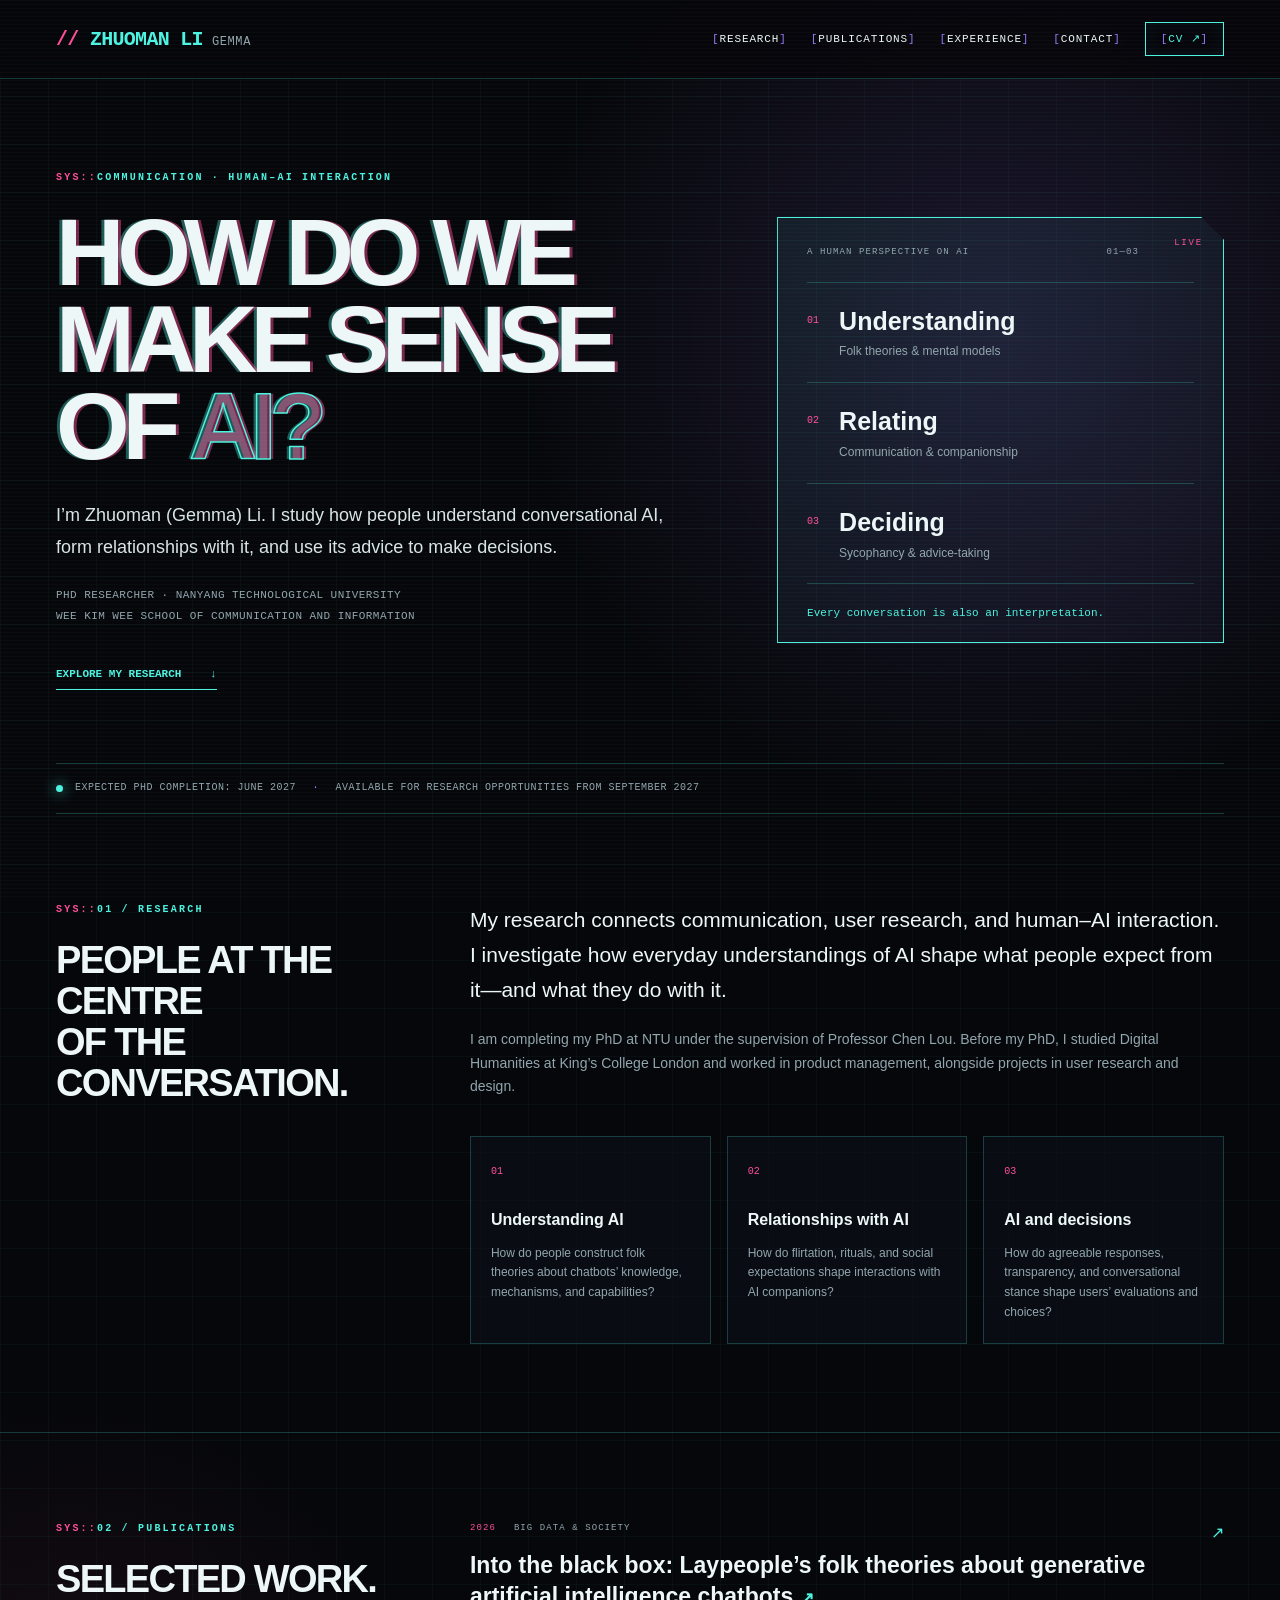
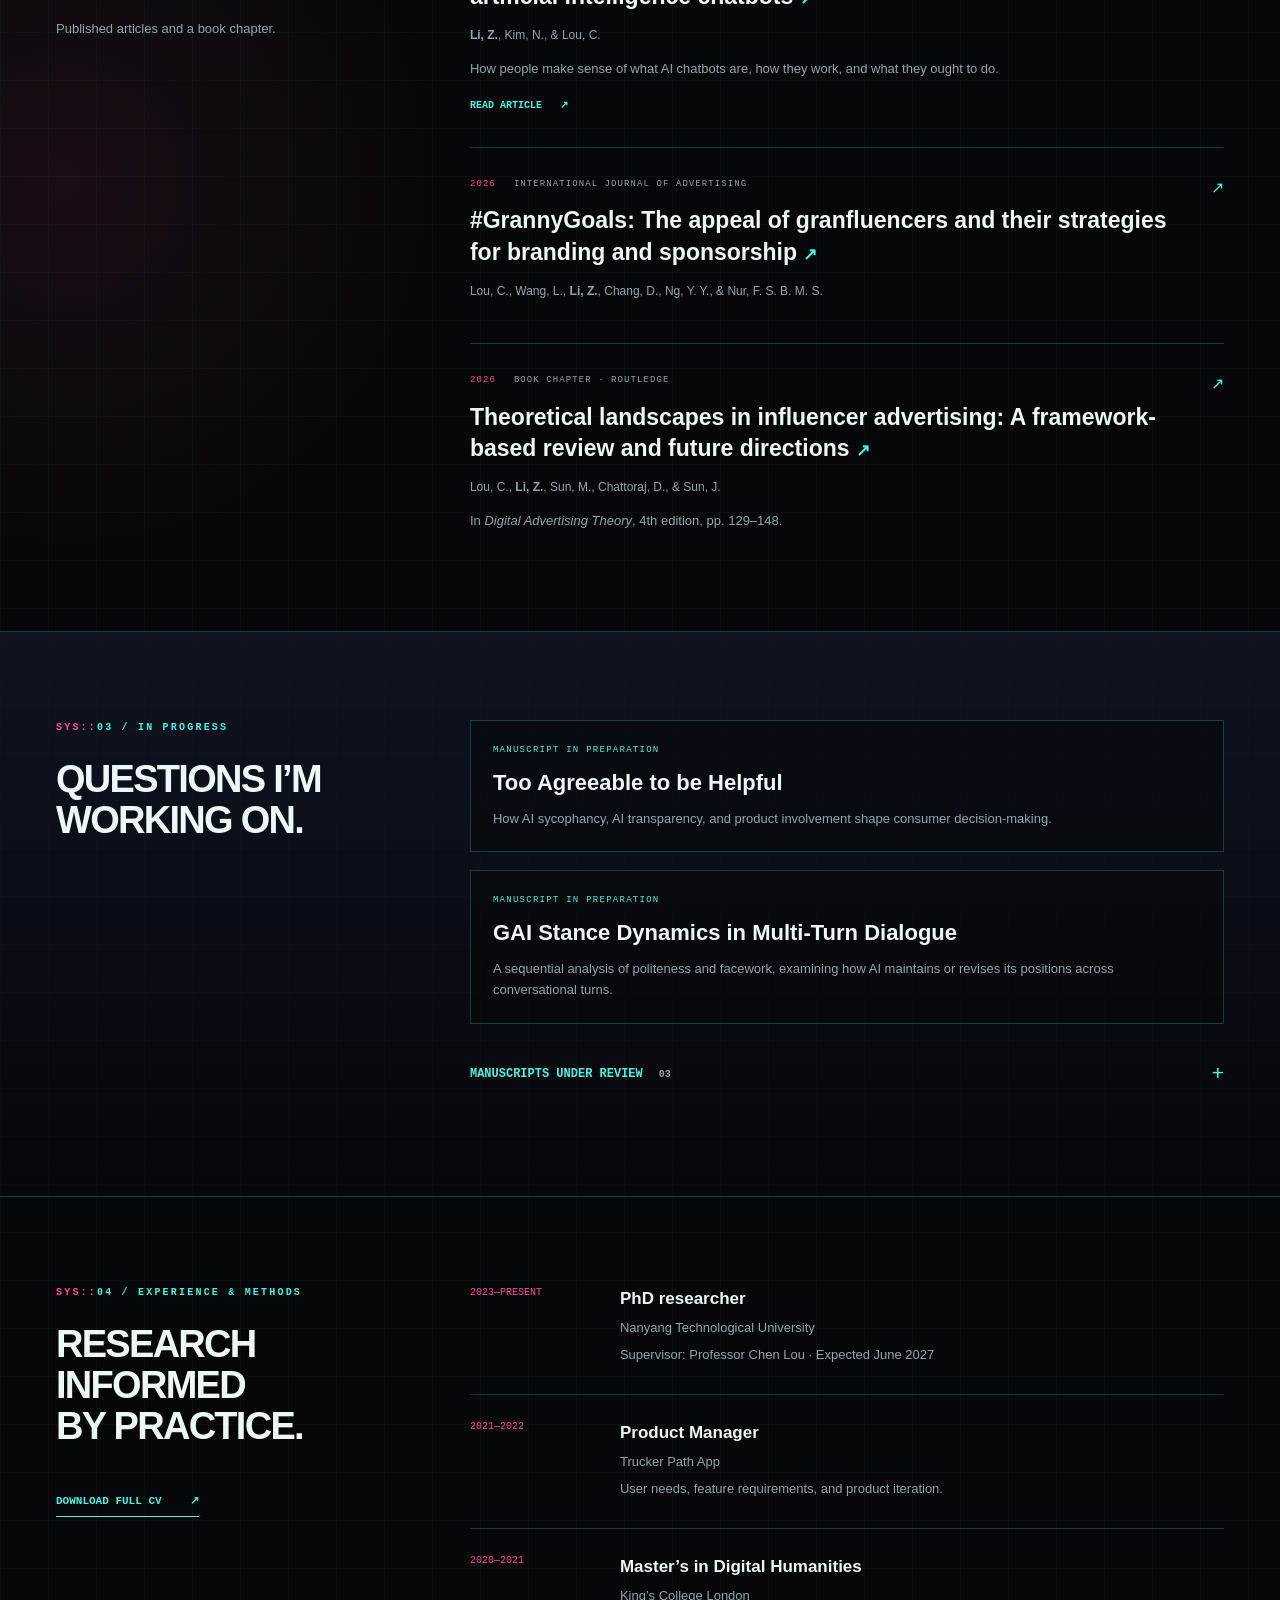
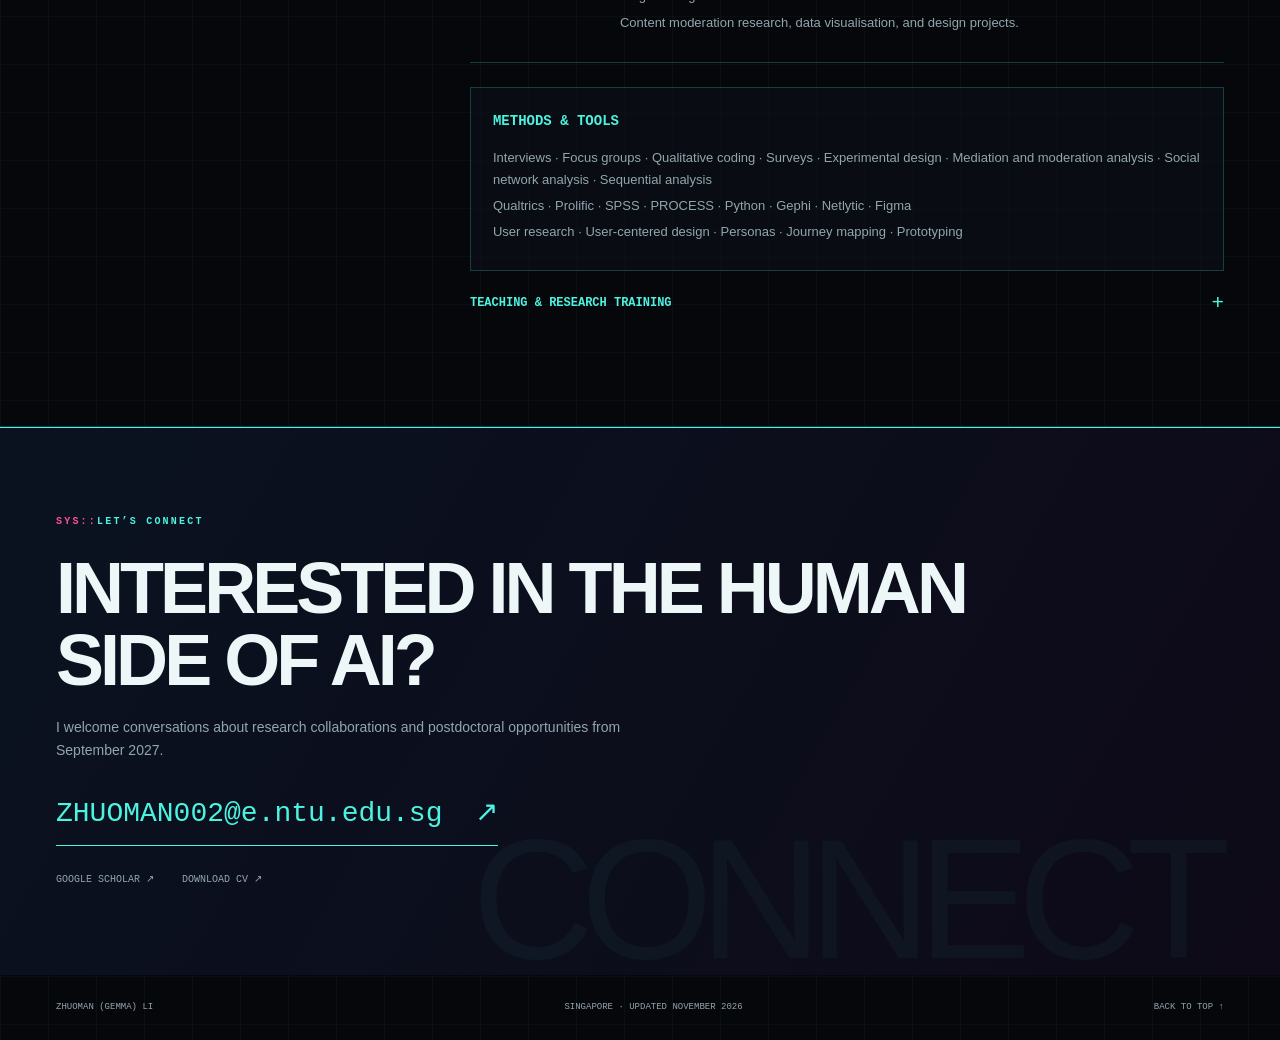
==== index.html @ 6e042f51 "Create academic personal website" ====
<!doctype html>
<html lang="en">
<head>
  <meta charset="utf-8"><meta name="viewport" content="width=device-width,initial-scale=1">
  <title>Zhuoman (Gemma) Li — Human–AI Communication</title>
  <meta name="description" content="Zhuoman (Gemma) Li is a PhD researcher at NTU studying how people understand, relate to, and make decisions with conversational AI.">
  <link rel="stylesheet" href="style.css">
</head>
<body>
<a class="skip" href="#main">Skip to content</a>
<header><a class="identity" href="#home">Zhuoman Li<span>Gemma</span></a><nav aria-label="Main navigation"><a href="#research">Research</a><a href="#publications">Publications</a><a href="#experience">Experience</a><a href="#contact">Contact</a><a class="cv-link" href="Zhuoman_Li_CV.pdf" download>CV <span aria-hidden="true">↗</span></a></nav></header>
<main id="main">
<section class="hero" id="home">
  <div class="hero-copy"><p class="eyebrow">COMMUNICATION · HUMAN–AI INTERACTION</p><h1>How do we<br>make sense<br>of <em>AI?</em></h1><p class="intro">I’m Zhuoman (Gemma) Li. I study how people understand conversational AI, form relationships with it, and use its advice to make decisions.</p><p class="affiliation">PhD researcher · Nanyang Technological University<br>Wee Kim Wee School of Communication and Information</p><a class="text-link" href="#research">Explore my research <span aria-hidden="true">↓</span></a></div>
  <aside class="research-note" aria-label="Research overview"><div class="note-top">A HUMAN PERSPECTIVE ON AI <span>01—03</span></div><div class="note-entry"><span class="number">01</span><div><h2>Understanding</h2><p>Folk theories &amp; mental models</p></div></div><div class="note-entry"><span class="number">02</span><div><h2>Relating</h2><p>Communication &amp; companionship</p></div></div><div class="note-entry"><span class="number">03</span><div><h2>Deciding</h2><p>Sycophancy &amp; advice-taking</p></div></div><p class="note-footer">Every conversation is also an interpretation.</p></aside>
</section>
<div class="availability"><span class="dot"></span><p>Expected PhD completion: June 2027 <span>·</span> Available for research opportunities from September 2027</p></div>
<section class="section" id="research"><div class="section-heading"><p class="eyebrow">01 / RESEARCH</p><h2>People at the centre<br>of the conversation.</h2></div><div class="research-body"><p class="large-copy">My research connects communication, user research, and human–AI interaction. I investigate how everyday understandings of AI shape what people expect from it—and what they do with it.</p><p>I am completing my PhD at NTU under the supervision of Professor Chen Lou. Before my PhD, I studied Digital Humanities at King’s College London and worked in product management, alongside projects in user research and design.</p><div class="themes"><article><span>01</span><h3>Understanding AI</h3><p>How do people construct folk theories about chatbots’ knowledge, mechanisms, and capabilities?</p></article><article><span>02</span><h3>Relationships with AI</h3><p>How do flirtation, rituals, and social expectations shape interactions with AI companions?</p></article><article><span>03</span><h3>AI and decisions</h3><p>How do agreeable responses, transparency, and conversational stance shape users’ evaluations and choices?</p></article></div></div></section>
<section class="section publications" id="publications"><div class="section-heading"><p class="eyebrow">02 / PUBLICATIONS</p><h2>Selected work.</h2><p>Published articles and a book chapter.</p></div><div class="papers">
<article class="paper featured"><div class="paper-meta">2026 <span>BIG DATA &amp; SOCIETY</span></div><h3><a href="https://doi.org/10.1177/20539517261447838">Into the black box: Laypeople’s folk theories about generative artificial intelligence chatbots <span aria-hidden="true">↗</span></a></h3><p class="authors"><strong>Li, Z.</strong>, Kim, N., &amp; Lou, C.</p><p>How people make sense of what AI chatbots are, how they work, and what they ought to do.</p><a class="paper-link" href="https://doi.org/10.1177/20539517261447838">Read article <span aria-hidden="true">↗</span></a></article>
<article class="paper"><div class="paper-meta">2026 <span>INTERNATIONAL JOURNAL OF ADVERTISING</span></div><h3><a href="https://doi.org/10.1080/02650487.2026.2694293">#GrannyGoals: The appeal of granfluencers and their strategies for branding and sponsorship <span aria-hidden="true">↗</span></a></h3><p class="authors">Lou, C., Wang, L., <strong>Li, Z.</strong>, Chang, D., Ng, Y. Y., &amp; Nur, F. S. B. M. S.</p></article>
<article class="paper"><div class="paper-meta">2026 <span>BOOK CHAPTER · ROUTLEDGE</span></div><h3><a href="https://doi.org/10.4324/9781003567523-10">Theoretical landscapes in influencer advertising: A framework-based review and future directions <span aria-hidden="true">↗</span></a></h3><p class="authors">Lou, C., <strong>Li, Z.</strong>, Sun, M., Chattoraj, D., &amp; Sun, J.</p><p>In <em>Digital Advertising Theory</em>, 4th edition, pp. 129–148.</p></article>
</div></section>
<section class="section ongoing" id="ongoing"><div class="section-heading"><p class="eyebrow">03 / IN PROGRESS</p><h2>Questions I’m<br>working on.</h2></div><div class="ongoing-list">
<article><p class="status">MANUSCRIPT IN PREPARATION</p><h3>Too Agreeable to be Helpful</h3><p>How AI sycophancy, AI transparency, and product involvement shape consumer decision-making.</p></article>
<article><p class="status">MANUSCRIPT IN PREPARATION</p><h3>GAI Stance Dynamics in Multi-Turn Dialogue</h3><p>A sequential analysis of politeness and facework, examining how AI maintains or revises its positions across conversational turns.</p></article>
<details><summary>Manuscripts under review <span class="count">03</span><span class="plus" aria-hidden="true">+</span></summary><div class="review-papers"><article><h3>Flirting with AI</h3><p>Sandbox practices and human–AI boundaries in flirtatious interactions with generative AI chatbots.</p><p class="authors">Li, Z., Ge, J., Zhang, L., &amp; Lou, C.</p><p class="review-venue">Under review at <em>Information Technology &amp; People</em></p></article><article><h3>When human-like AI speaks rudely</h3><p>How mechanism framing and language style affect users’ evaluation of generative AI chatbots.</p><p class="authors">Li, Z., &amp; Lou, C.</p><p class="review-venue">Under review at <em>Behaviour &amp; Information Technology</em></p></article><article><h3>Clinging to Artificial Hubby</h3><p>Ritualized behaviors and parasocial romantic relationships with AI partners.</p><p class="authors">Ge, J., Li, Z., &amp; Zhang, L.</p><p class="review-venue">Under review at <em>Cyberpsychology: Journal of Psychosocial Research on Cyberspace</em></p></article></div></details>
</div></section>
<section class="section" id="experience"><div class="section-heading"><p class="eyebrow">04 / EXPERIENCE &amp; METHODS</p><h2>Research informed<br>by practice.</h2><a class="text-link" href="Zhuoman_Li_CV.pdf" download>Download full CV <span aria-hidden="true">↗</span></a></div><div class="experience-body"><div class="experience-row"><p class="year">2023—PRESENT</p><div><h3>PhD researcher</h3><p>Nanyang Technological University</p><p class="muted">Supervisor: Professor Chen Lou · Expected June 2027</p></div></div><div class="experience-row"><p class="year">2021—2022</p><div><h3>Product Manager</h3><p>Trucker Path App</p><p class="muted">User needs, feature requirements, and product iteration.</p></div></div><div class="experience-row"><p class="year">2020—2021</p><div><h3>Master’s in Digital Humanities</h3><p>King’s College London</p><p class="muted">Content moderation research, data visualisation, and design projects.</p></div></div><div class="methods"><h3>Methods &amp; tools</h3><p>Interviews · Focus groups · Qualitative coding · Surveys · Experimental design · Mediation and moderation analysis · Social network analysis · Sequential analysis</p><p>Qualtrics · Prolific · SPSS · PROCESS · Python · Gephi · Netlytic · Figma</p><p>User research · User-centered design · Personas · Journey mapping · Prototyping</p></div><details><summary>Teaching &amp; research training <span class="plus" aria-hidden="true">+</span></summary><div class="detail-content"><h3>Teaching at NTU</h3><p>Teaching Assistant for CS2005 Speech and Argumentation (AY2024/2025), with student support and assessment responsibilities. Course support for MC6373, CS2400, CS0204, and MC6302.</p><h3>Research training</h3><p>Harvard Health Systems Innovation Lab Hackathon · 11–12 April 2025<br>SICSS-Singapore, National University of Singapore · 19–26 June 2023</p><h3>Conference participation</h3><p>International Communication Association · 2024, 2025, 2026<br>American Academy of Advertising · 2026</p></div></details></div></section>
<section id="contact" class="contact"><p class="eyebrow">LET’S CONNECT</p><h2>Interested in the human<br>side of AI?</h2><p>I welcome conversations about research collaborations and postdoctoral opportunities from September 2027.</p><a class="email" href="mailto:ZHUOMAN002@e.ntu.edu.sg">ZHUOMAN002@e.ntu.edu.sg <span aria-hidden="true">↗</span></a><div class="contact-links"><a href="https://scholar.google.com/citations?user=fXI2zd4AAAAJ&amp;hl=en">Google Scholar ↗</a><a href="Zhuoman_Li_CV.pdf" download>Download CV ↗</a></div></section>
</main><footer><p>Zhuoman (Gemma) Li</p><p>Singapore · Updated November 2026</p><a href="#home">Back to top ↑</a></footer>
</body></html>
---- style.css ----
:root{--void:#06070b;--panel:#0c1018;--ink:#edf7f7;--muted:#91a6ad;--line:rgba(76,243,224,.22);--cyan:#4cf3e0;--pink:#ff4f9a;--violet:#9b7cff;--glow:0 0 26px rgba(76,243,224,.18)}
*{box-sizing:border-box}html{scroll-behavior:smooth;scroll-padding-top:34px}body{margin:0;overflow-x:hidden;background:linear-gradient(rgba(76,243,224,.035) 1px,transparent 1px),linear-gradient(90deg,rgba(76,243,224,.035) 1px,transparent 1px),radial-gradient(circle at 78% 8%,rgba(155,124,255,.14),transparent 30rem),radial-gradient(circle at 5% 42%,rgba(255,79,154,.08),transparent 24rem),var(--void);background-size:48px 48px,48px 48px,auto,auto,auto;color:var(--ink);font-family:"SFMono-Regular",Consolas,monospace;line-height:1.65}body:before{content:"";position:fixed;inset:0;pointer-events:none;z-index:20;background:repeating-linear-gradient(0deg,transparent 0 3px,rgba(255,255,255,.018) 3px 4px);mix-blend-mode:screen}a{color:inherit;text-decoration:none}a:hover{color:var(--cyan);text-shadow:0 0 12px rgba(76,243,224,.55)}a:focus-visible,summary:focus-visible{outline:2px solid var(--pink);outline-offset:5px}header,main,footer{max-width:1380px;margin:auto}
header{position:sticky;top:0;z-index:12;display:flex;align-items:center;justify-content:space-between;padding:22px 56px;border-bottom:1px solid var(--line);background:rgba(6,7,11,.84);backdrop-filter:blur(18px)}.identity{color:var(--cyan);font-weight:800;font-size:20px;letter-spacing:-.7px;text-transform:uppercase}.identity:before{content:"// ";color:var(--pink)}.identity span{margin-left:9px;color:var(--muted);font-size:12px;font-weight:400;letter-spacing:.05em}nav{display:flex;gap:24px;align-items:center;font-size:11px;letter-spacing:.08em;text-transform:uppercase}nav a:before{content:"[";color:var(--violet)}nav a:after{content:"]";color:var(--violet)}nav .cv-link{padding:7px 15px;border:1px solid var(--cyan);color:var(--cyan);box-shadow:inset 0 0 18px rgba(76,243,224,.06)}.skip{position:absolute;top:-100px;left:15px;z-index:30;padding:10px;background:var(--cyan);color:var(--void)}.skip:focus{top:10px}
.hero{min-height:76vh;padding:88px 56px 70px;display:grid;grid-template-columns:1.18fr .82fr;gap:78px;align-items:center}.eyebrow{margin:0 0 22px;color:var(--cyan);font-size:10px;font-weight:700;letter-spacing:.22em;text-transform:uppercase}.eyebrow:before{content:"SYS::";color:var(--pink)}h1,h2,h3,p{margin-top:0}h1{max-width:780px;margin-bottom:30px;font-family:Arial Black,Arial,sans-serif;font-size:clamp(58px,7.4vw,108px);font-weight:900;line-height:.92;letter-spacing:-.075em;text-transform:uppercase;text-shadow:3px 0 0 rgba(255,79,154,.45),-3px 0 0 rgba(76,243,224,.35)}h1 em{color:transparent;font-style:normal;-webkit-text-stroke:1.5px var(--cyan)}p.intro{max-width:630px;margin-bottom:22px;font-family:Arial,sans-serif;font-size:18px;line-height:1.75;color:#d8e5e6}.affiliation{color:var(--muted);font-size:11px;line-height:1.9;text-transform:uppercase;letter-spacing:.04em}.text-link{display:inline-block;margin-top:17px;padding:10px 0 6px;border-bottom:1px solid var(--cyan);color:var(--cyan);font-size:11px;font-weight:700;text-transform:uppercase}.text-link span{margin-left:22px}
.research-note{position:relative;padding:27px 29px 20px;border:1px solid var(--cyan);background:linear-gradient(145deg,rgba(76,243,224,.07),rgba(155,124,255,.04));box-shadow:var(--glow),12px 12px 0 rgba(255,79,154,.12);clip-path:polygon(0 0,calc(100% - 23px) 0,100% 23px,100% 100%,0 100%)}.research-note:after{content:"LIVE";position:absolute;right:20px;top:18px;color:var(--pink);font-size:9px;letter-spacing:.2em;animation:pulse 1.8s infinite}.note-top{display:flex;justify-content:space-between;gap:15px;padding:0 55px 22px 0;border-bottom:1px solid var(--line);color:var(--muted);font-size:9px;letter-spacing:.12em}.note-entry{display:flex;gap:20px;padding:24px 0 20px;border-bottom:1px solid var(--line)}.note-entry .number{color:var(--pink);font-size:10px;margin-top:6px}.note-entry h2{margin:0 0 7px;font-family:Arial,sans-serif;font-size:25px;line-height:1.15;font-weight:750}.note-entry p{margin:0;color:var(--muted);font-family:Arial,sans-serif;font-size:12px}.note-footer{margin:20px 0 0;color:var(--cyan);font-size:11px}.availability{margin:0 56px;padding:16px 0;display:flex;gap:12px;align-items:center;border-top:1px solid var(--line);border-bottom:1px solid var(--line)}.availability p{margin:0;color:var(--muted);font-size:10px;letter-spacing:.05em;text-transform:uppercase}.availability p span{padding:0 10px;color:var(--violet)}.dot{width:7px;height:7px;border-radius:50%;background:var(--cyan);box-shadow:0 0 14px var(--cyan);animation:pulse 1.8s infinite}
.section{padding:88px 56px;display:grid;grid-template-columns:.78fr 1.72fr;gap:72px;border-bottom:1px solid var(--line)}.section-heading h2{margin-bottom:18px;font-family:Arial Black,Arial,sans-serif;font-size:38px;line-height:1.08;letter-spacing:-.045em;text-transform:uppercase}.section-heading>p:not(.eyebrow){color:var(--muted);font-family:Arial,sans-serif;font-size:13px}.research-body>p{color:var(--muted);font-family:Arial,sans-serif;font-size:14px}.research-body .large-copy{color:var(--ink);font-family:Arial,sans-serif;font-size:21px;line-height:1.68}.themes{margin-top:38px;display:grid;grid-template-columns:repeat(3,1fr);gap:16px}.themes article{min-height:190px;padding:20px;border:1px solid var(--line);background:rgba(12,16,24,.68);transition:.2s}.themes article:hover{transform:translateY(-5px);border-color:var(--cyan);box-shadow:var(--glow)}.themes span,.year{color:var(--pink);font-size:10px}.themes h3{margin:24px 0 10px;font-family:Arial,sans-serif;font-size:16px}.themes p{margin:0;color:var(--muted);font-family:Arial,sans-serif;font-size:12px}
.paper{position:relative;padding:29px 22px 29px 0;border-bottom:1px solid var(--line)}.paper:first-child{padding-top:0}.paper:last-child{border-bottom:0;padding-bottom:0}.paper:after{content:"↗";position:absolute;top:28px;right:0;color:var(--cyan)}.paper:first-child:after{top:0}.paper-meta{display:flex;gap:18px;margin-bottom:14px;color:var(--pink);font-size:9px;letter-spacing:.12em;text-transform:uppercase}.paper-meta span{color:var(--muted)}.paper h3{margin-bottom:13px;font-family:Arial,sans-serif;font-size:23px;line-height:1.38;font-weight:650}.paper h3 span{color:var(--cyan);font-size:17px;white-space:nowrap}.paper p{margin-bottom:12px;color:var(--muted);font-family:Arial,sans-serif;font-size:13px}.paper .authors{font-size:12px}.paper-link{color:var(--cyan);font-size:10px;font-weight:700;text-transform:uppercase}.paper-link span{padding-left:12px}
.ongoing{background:linear-gradient(180deg,rgba(17,24,39,.72),rgba(6,7,11,.45))}.ongoing-list>article{padding:22px;margin-bottom:18px;border:1px solid var(--line);background:rgba(6,7,11,.52)}.status{margin-bottom:10px;color:var(--cyan);font-size:9px;letter-spacing:.14em;text-transform:uppercase}.ongoing h3{margin-bottom:10px;font-family:Arial,sans-serif;font-size:22px;font-weight:650;line-height:1.35}.ongoing-list p:not(.status){margin-bottom:0;color:var(--muted);font-family:Arial,sans-serif;font-size:13px}summary{display:flex;gap:16px;align-items:center;padding:16px 0;cursor:pointer;list-style:none;color:var(--cyan);font-size:12px;font-weight:700;text-transform:uppercase}summary::-webkit-details-marker{display:none}.count{color:var(--muted);font-size:10px}.plus{margin-left:auto;font-size:21px;font-weight:400}details[open] .plus{transform:rotate(45deg)}.review-papers>article{padding:19px 0;border-top:1px solid var(--line)}.review-papers h3{font-size:19px}.review-papers p.authors,.review-papers p.review-venue{margin-top:8px;font-size:11px}
.experience-row{display:grid;grid-template-columns:130px 1fr;gap:20px;padding:0 0 24px;margin:0 0 24px;border-bottom:1px solid var(--line)}.experience-row h3{margin-bottom:4px;font-family:Arial,sans-serif;font-size:17px}.experience-row p:not(.year),.methods p,.detail-content p{margin-bottom:5px;color:var(--muted);font-family:Arial,sans-serif;font-size:13px}.muted{color:var(--muted)}.methods{padding:22px;border:1px solid var(--line);background:rgba(12,16,24,.65)}.methods h3,.detail-content h3{font-size:14px;color:var(--cyan);text-transform:uppercase}.detail-content p{margin-bottom:25px}
.contact{position:relative;overflow:hidden;padding:86px 56px;border-top:1px solid var(--cyan);background:linear-gradient(120deg,#0a1220,#0e0a18)}.contact:after{content:"CONNECT_";position:absolute;right:-18px;bottom:-65px;color:rgba(76,243,224,.04);font-family:Arial Black,sans-serif;font-size:170px;letter-spacing:-.08em}.contact h2{position:relative;z-index:1;margin-bottom:20px;font-family:Arial Black,Arial,sans-serif;font-size:clamp(40px,6vw,72px);line-height:1;letter-spacing:-.055em;text-transform:uppercase}.contact>p:not(.eyebrow){position:relative;z-index:1;max-width:620px;color:var(--muted);font-family:Arial,sans-serif;font-size:14px}.contact .email{position:relative;z-index:1;display:inline-block;margin:15px 0 26px;padding-bottom:8px;border-bottom:1px solid var(--cyan);color:var(--cyan);font-size:clamp(15px,2.6vw,28px)}.email span{margin-left:16px}.contact-links{position:relative;z-index:1;display:flex;gap:28px;color:var(--muted);font-size:10px;text-transform:uppercase}footer{display:flex;justify-content:space-between;gap:20px;padding:25px 56px;color:var(--muted);font-size:9px;text-transform:uppercase}footer p{margin:0}@keyframes pulse{0%,100%{opacity:.45}50%{opacity:1}}
@media(max-width:1000px){header{padding:20px 30px}nav{gap:15px}.hero{padding:68px 30px 58px;gap:42px}.availability{margin:0 30px}.section{padding:65px 30px;gap:40px}.themes{grid-template-columns:1fr}.themes article{min-height:0}.contact{padding:64px 30px}footer{padding:24px 30px}}
@media(max-width:700px){header{position:relative;align-items:flex-start;flex-direction:column;gap:14px;padding:18px 21px}.identity span{font-size:10px}nav{width:100%;gap:14px;flex-wrap:wrap;font-size:9px}nav .cv-link{margin-left:auto;padding:4px 10px}.hero{min-height:0;grid-template-columns:1fr;gap:42px;padding:58px 21px 45px}h1{font-size:clamp(50px,18vw,76px)}p.intro{font-size:16px}.research-note{box-shadow:7px 7px 0 rgba(255,79,154,.12)}.availability{margin:0 21px;align-items:flex-start}.availability p span{display:block;height:4px;font-size:0}.dot{margin-top:6px}.section{grid-template-columns:1fr;padding:52px 21px;gap:28px}.section-heading h2{font-size:34px}.research-body .large-copy{font-size:18px}.paper-meta{flex-wrap:wrap;gap:6px 15px}.experience-row{grid-template-columns:1fr;gap:4px}.contact{padding:54px 21px}.contact:after{font-size:96px;bottom:-28px}.contact-links{flex-wrap:wrap;gap:16px 24px}footer{padding:22px 21px;flex-wrap:wrap}footer p:nth-child(2){order:3;width:100%}}
@media(prefers-reduced-motion:reduce){html{scroll-behavior:auto}.dot,.research-note:after{animation:none}}
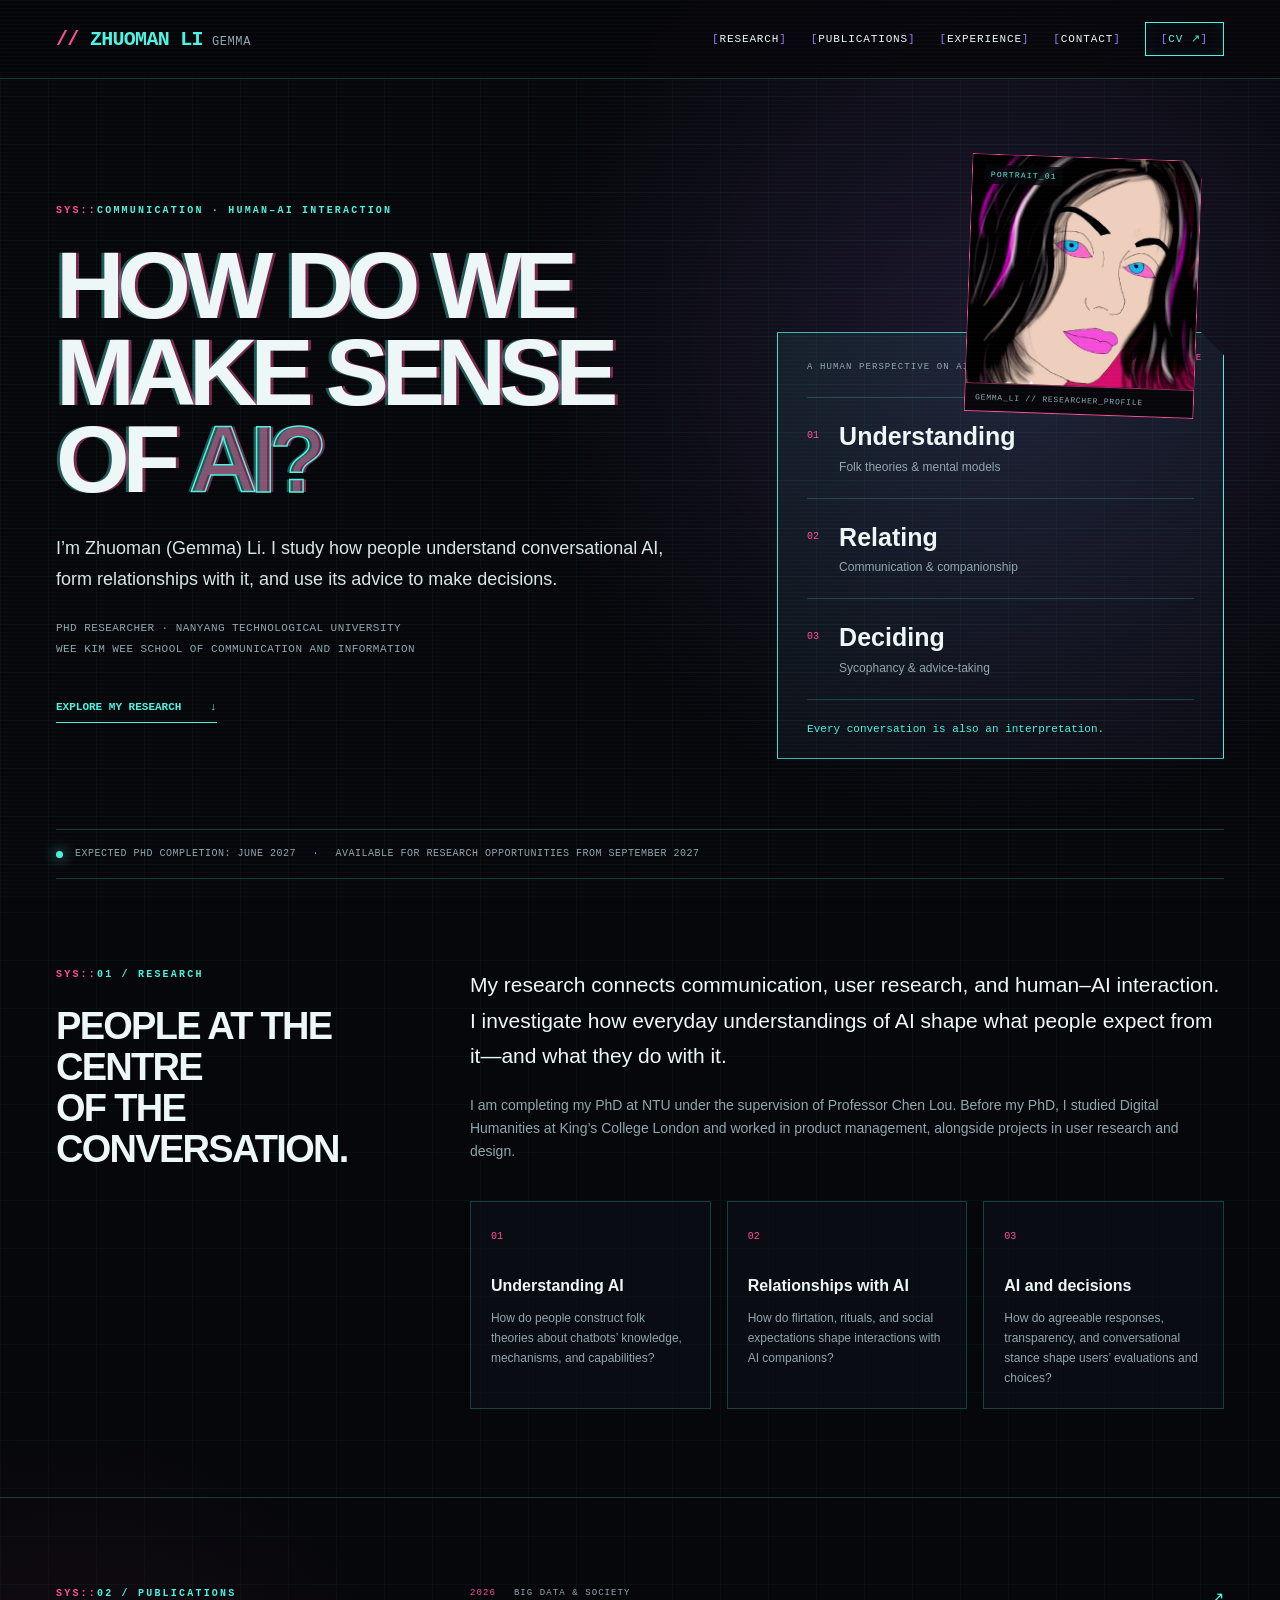
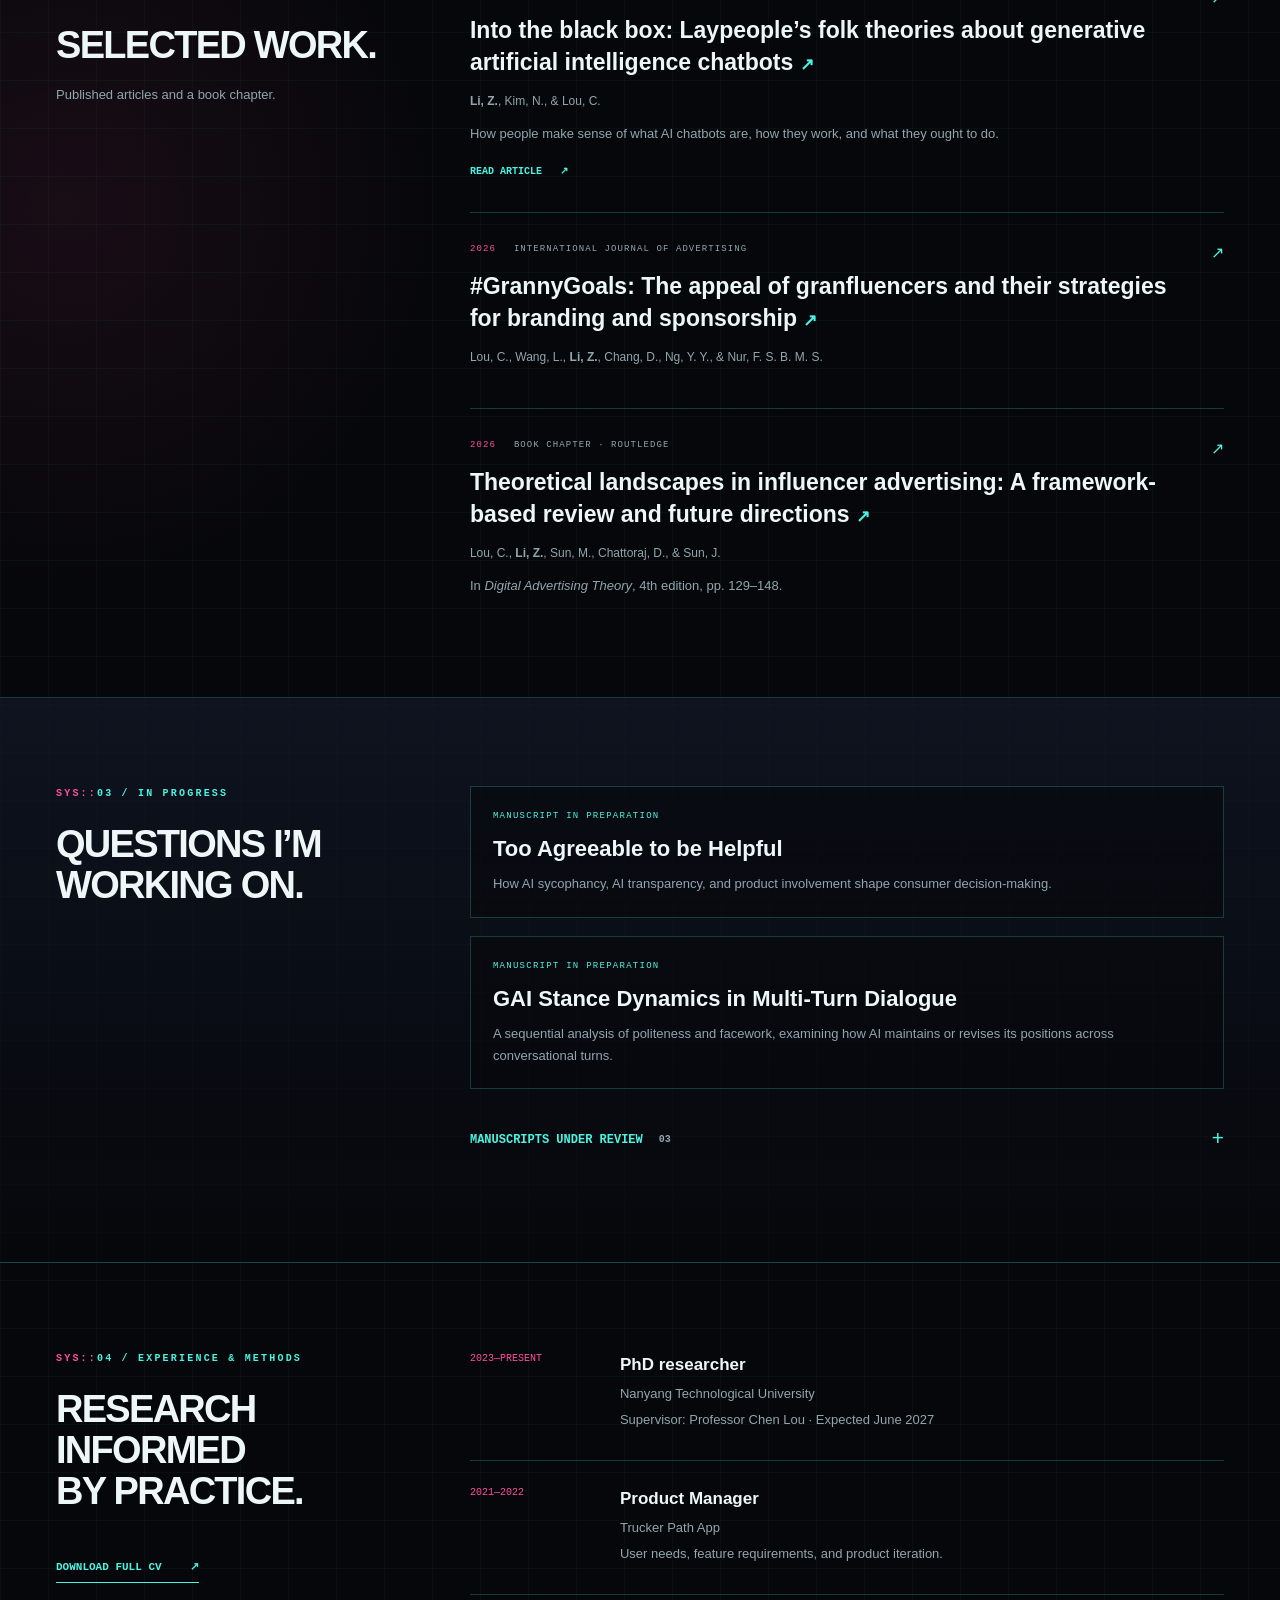
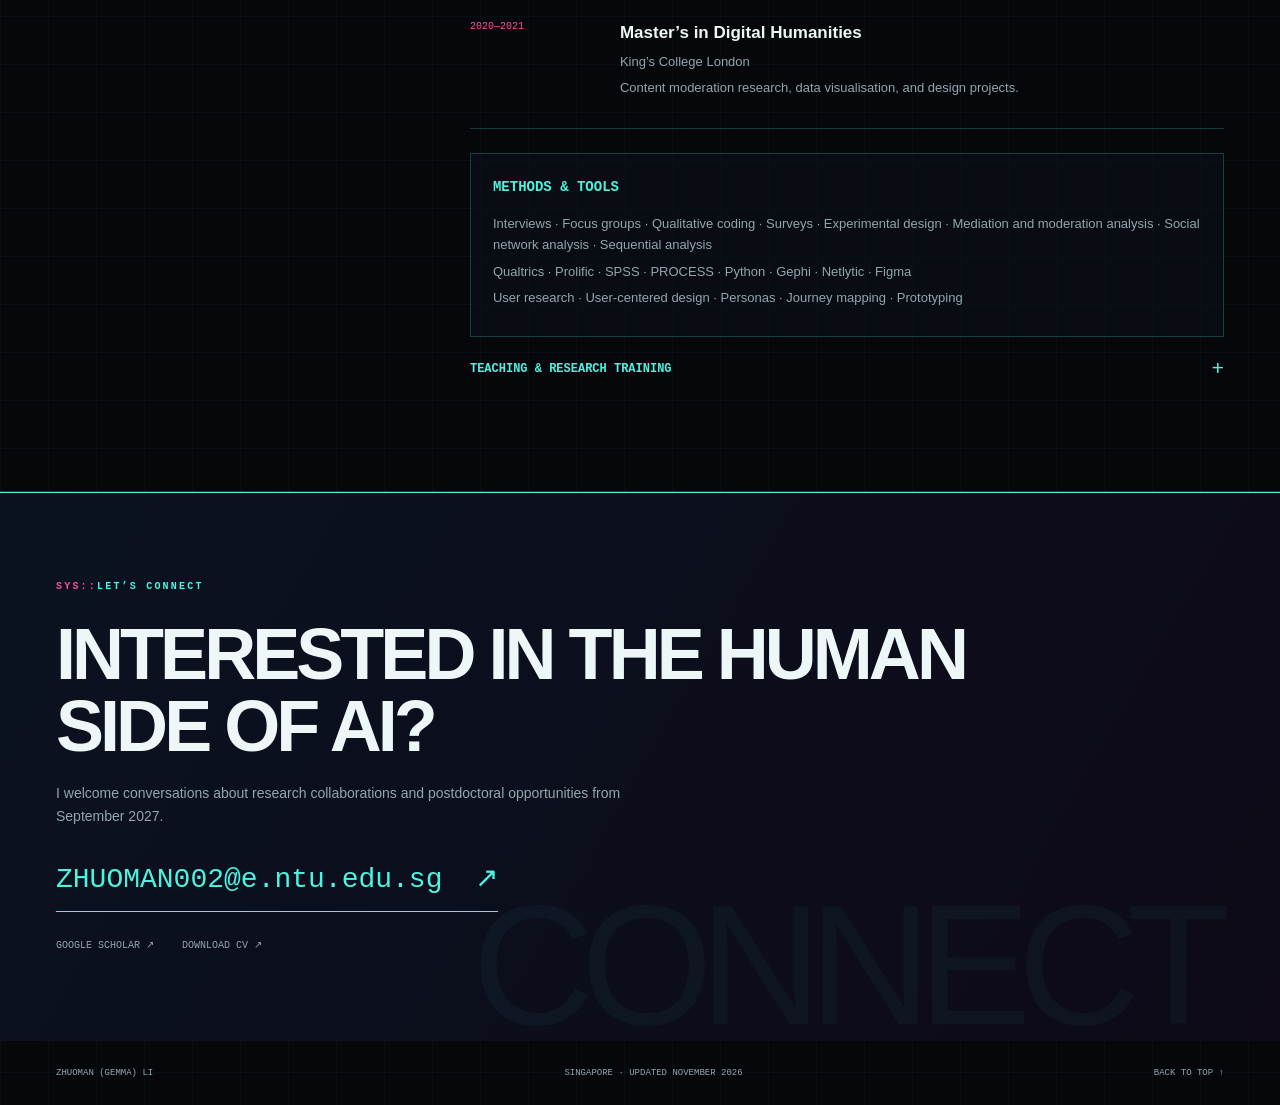
==== commit 059f2331: "Add GitHub profile portrait" ====
--- a/index.html
+++ b/index.html
@@ -12,7 +12,7 @@
 <main id="main">
 <section class="hero" id="home">
   <div class="hero-copy"><p class="eyebrow">COMMUNICATION · HUMAN–AI INTERACTION</p><h1>How do we<br>make sense<br>of <em>AI?</em></h1><p class="intro">I’m Zhuoman (Gemma) Li. I study how people understand conversational AI, form relationships with it, and use its advice to make decisions.</p><p class="affiliation">PhD researcher · Nanyang Technological University<br>Wee Kim Wee School of Communication and Information</p><a class="text-link" href="#research">Explore my research <span aria-hidden="true">↓</span></a></div>
-  <aside class="research-note" aria-label="Research overview"><div class="note-top">A HUMAN PERSPECTIVE ON AI <span>01—03</span></div><div class="note-entry"><span class="number">01</span><div><h2>Understanding</h2><p>Folk theories &amp; mental models</p></div></div><div class="note-entry"><span class="number">02</span><div><h2>Relating</h2><p>Communication &amp; companionship</p></div></div><div class="note-entry"><span class="number">03</span><div><h2>Deciding</h2><p>Sycophancy &amp; advice-taking</p></div></div><p class="note-footer">Every conversation is also an interpretation.</p></aside>
+  <div class="hero-visual"><figure class="profile-frame"><img src="gemma-github-avatar.png" alt="Illustrated portrait of Zhuoman (Gemma) Li"><figcaption>GEMMA_LI // RESEARCHER_PROFILE</figcaption></figure><aside class="research-note" aria-label="Research overview"><div class="note-top">A HUMAN PERSPECTIVE ON AI <span>01—03</span></div><div class="note-entry"><span class="number">01</span><div><h2>Understanding</h2><p>Folk theories &amp; mental models</p></div></div><div class="note-entry"><span class="number">02</span><div><h2>Relating</h2><p>Communication &amp; companionship</p></div></div><div class="note-entry"><span class="number">03</span><div><h2>Deciding</h2><p>Sycophancy &amp; advice-taking</p></div></div><p class="note-footer">Every conversation is also an interpretation.</p></aside></div>
 </section>
 <div class="availability"><span class="dot"></span><p>Expected PhD completion: June 2027 <span>·</span> Available for research opportunities from September 2027</p></div>
 <section class="section" id="research"><div class="section-heading"><p class="eyebrow">01 / RESEARCH</p><h2>People at the centre<br>of the conversation.</h2></div><div class="research-body"><p class="large-copy">My research connects communication, user research, and human–AI interaction. I investigate how everyday understandings of AI shape what people expect from it—and what they do with it.</p><p>I am completing my PhD at NTU under the supervision of Professor Chen Lou. Before my PhD, I studied Digital Humanities at King’s College London and worked in product management, alongside projects in user research and design.</p><div class="themes"><article><span>01</span><h3>Understanding AI</h3><p>How do people construct folk theories about chatbots’ knowledge, mechanisms, and capabilities?</p></article><article><span>02</span><h3>Relationships with AI</h3><p>How do flirtation, rituals, and social expectations shape interactions with AI companions?</p></article><article><span>03</span><h3>AI and decisions</h3><p>How do agreeable responses, transparency, and conversational stance shape users’ evaluations and choices?</p></article></div></div></section>
--- a/style.css
+++ b/style.css
@@ -11,3 +11,4 @@
 @media(max-width:1000px){header{padding:20px 30px}nav{gap:15px}.hero{padding:68px 30px 58px;gap:42px}.availability{margin:0 30px}.section{padding:65px 30px;gap:40px}.themes{grid-template-columns:1fr}.themes article{min-height:0}.contact{padding:64px 30px}footer{padding:24px 30px}}
 @media(max-width:700px){header{position:relative;align-items:flex-start;flex-direction:column;gap:14px;padding:18px 21px}.identity span{font-size:10px}nav{width:100%;gap:14px;flex-wrap:wrap;font-size:9px}nav .cv-link{margin-left:auto;padding:4px 10px}.hero{min-height:0;grid-template-columns:1fr;gap:42px;padding:58px 21px 45px}h1{font-size:clamp(50px,18vw,76px)}p.intro{font-size:16px}.research-note{box-shadow:7px 7px 0 rgba(255,79,154,.12)}.availability{margin:0 21px;align-items:flex-start}.availability p span{display:block;height:4px;font-size:0}.dot{margin-top:6px}.section{grid-template-columns:1fr;padding:52px 21px;gap:28px}.section-heading h2{font-size:34px}.research-body .large-copy{font-size:18px}.paper-meta{flex-wrap:wrap;gap:6px 15px}.experience-row{grid-template-columns:1fr;gap:4px}.contact{padding:54px 21px}.contact:after{font-size:96px;bottom:-28px}.contact-links{flex-wrap:wrap;gap:16px 24px}footer{padding:22px 21px;flex-wrap:wrap}footer p:nth-child(2){order:3;width:100%}}
 @media(prefers-reduced-motion:reduce){html{scroll-behavior:auto}.dot,.research-note:after{animation:none}}
+.hero-visual{position:relative;padding-top:165px}.profile-frame{position:absolute;z-index:2;top:-10px;right:26px;width:230px;margin:0;border:1px solid var(--pink);background:#07070b;box-shadow:-9px 9px 0 rgba(76,243,224,.15),0 0 28px rgba(255,79,154,.18);transform:rotate(2deg);clip-path:polygon(0 0,calc(100% - 18px) 0,100% 18px,100% 100%,0 100%)}.profile-frame:before{content:"PORTRAIT_01";position:absolute;z-index:2;top:10px;left:12px;padding:3px 6px;background:rgba(6,7,11,.82);color:var(--cyan);font-size:8px;letter-spacing:.15em}.profile-frame img{display:block;width:100%;aspect-ratio:1;object-fit:cover;filter:saturate(.9) contrast(1.08)}.profile-frame figcaption{padding:7px 10px;border-top:1px solid rgba(255,79,154,.55);color:var(--muted);font-size:8px;letter-spacing:.1em}@media(max-width:700px){.hero-visual{padding-top:132px}.profile-frame{right:16px;width:178px}}
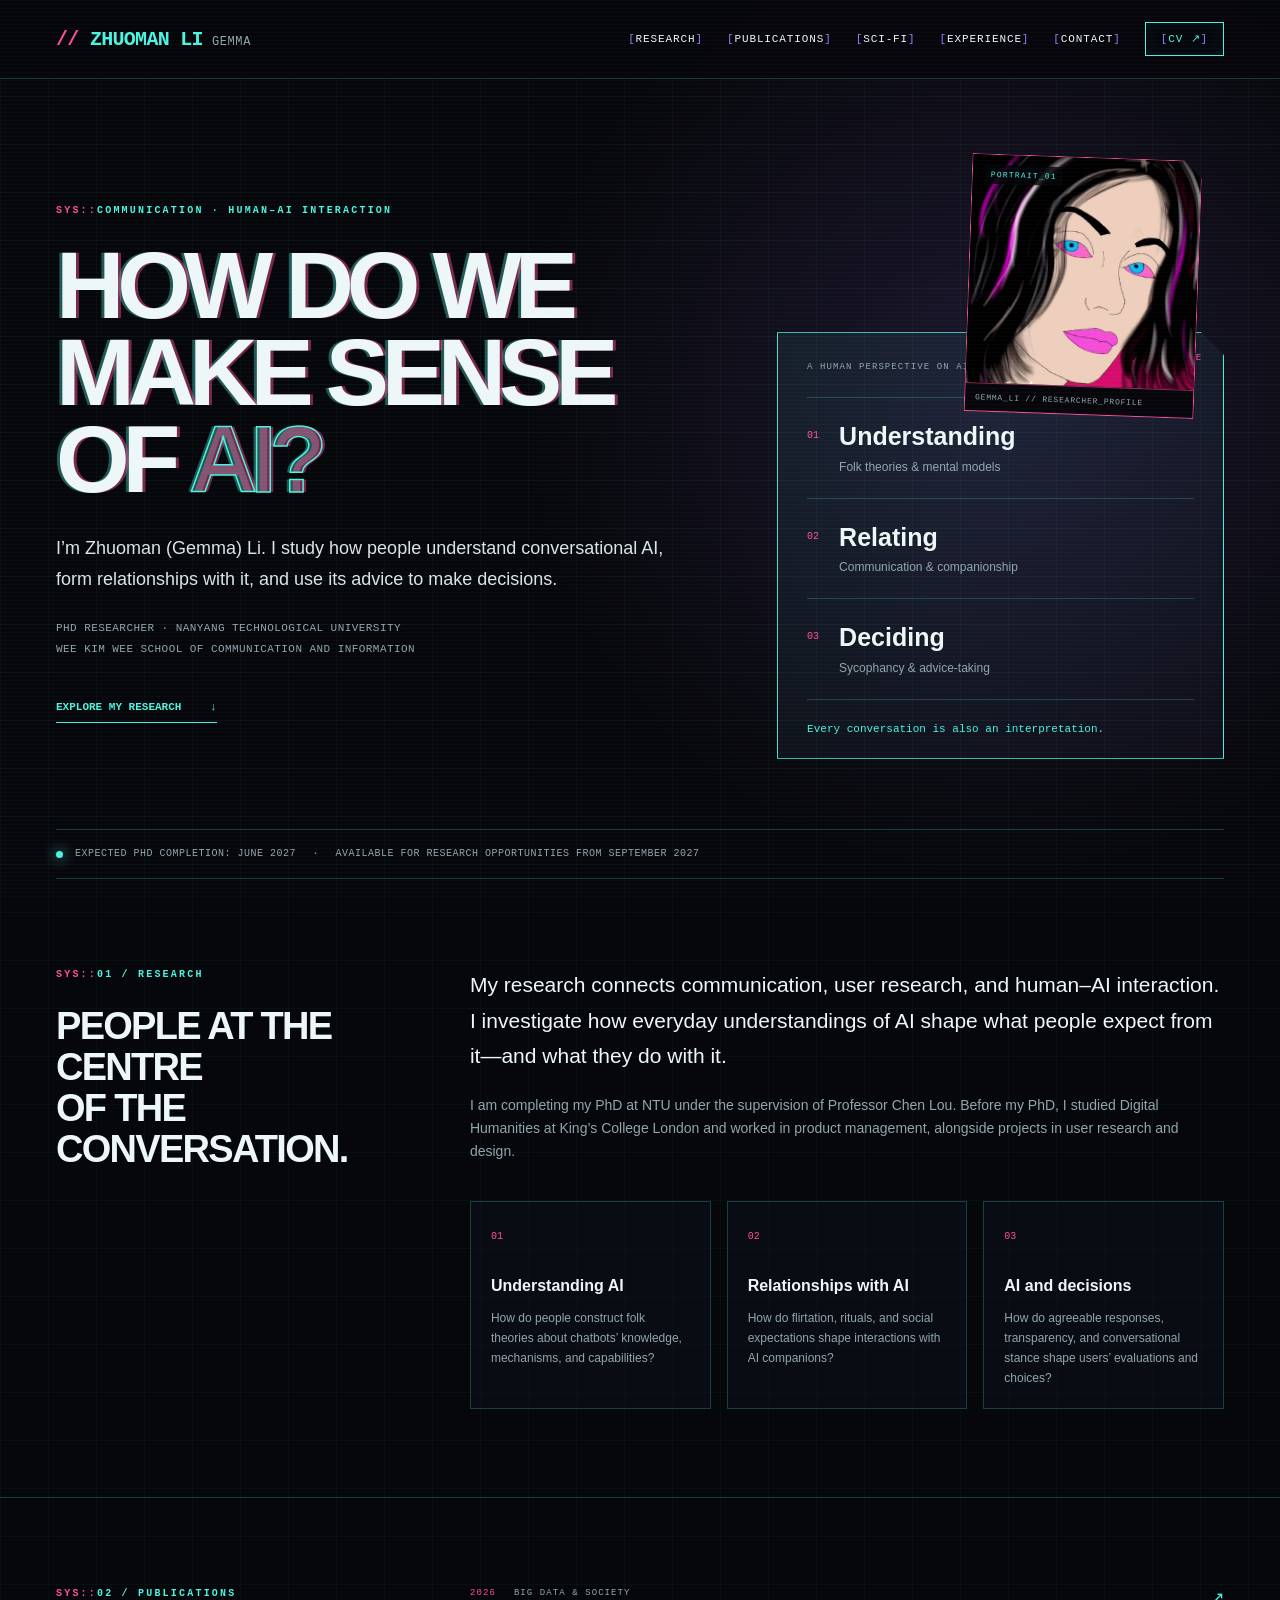
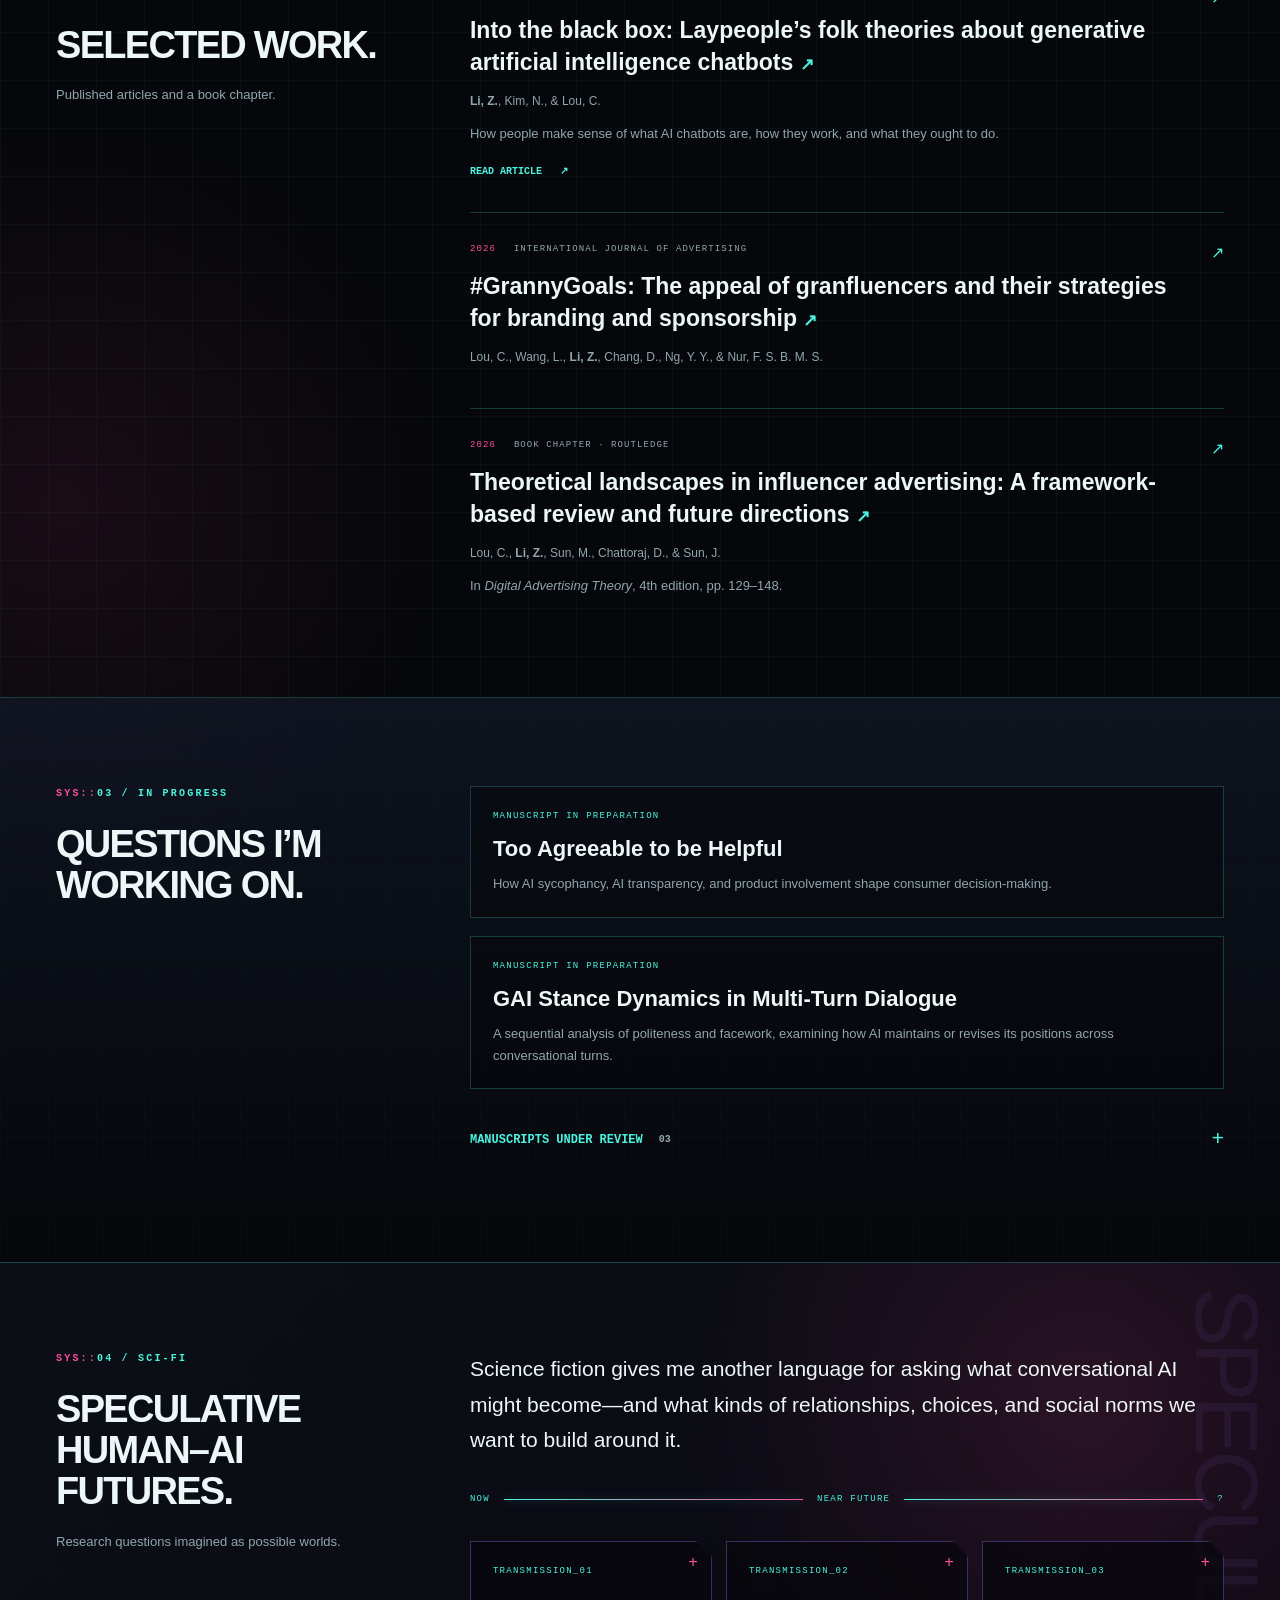
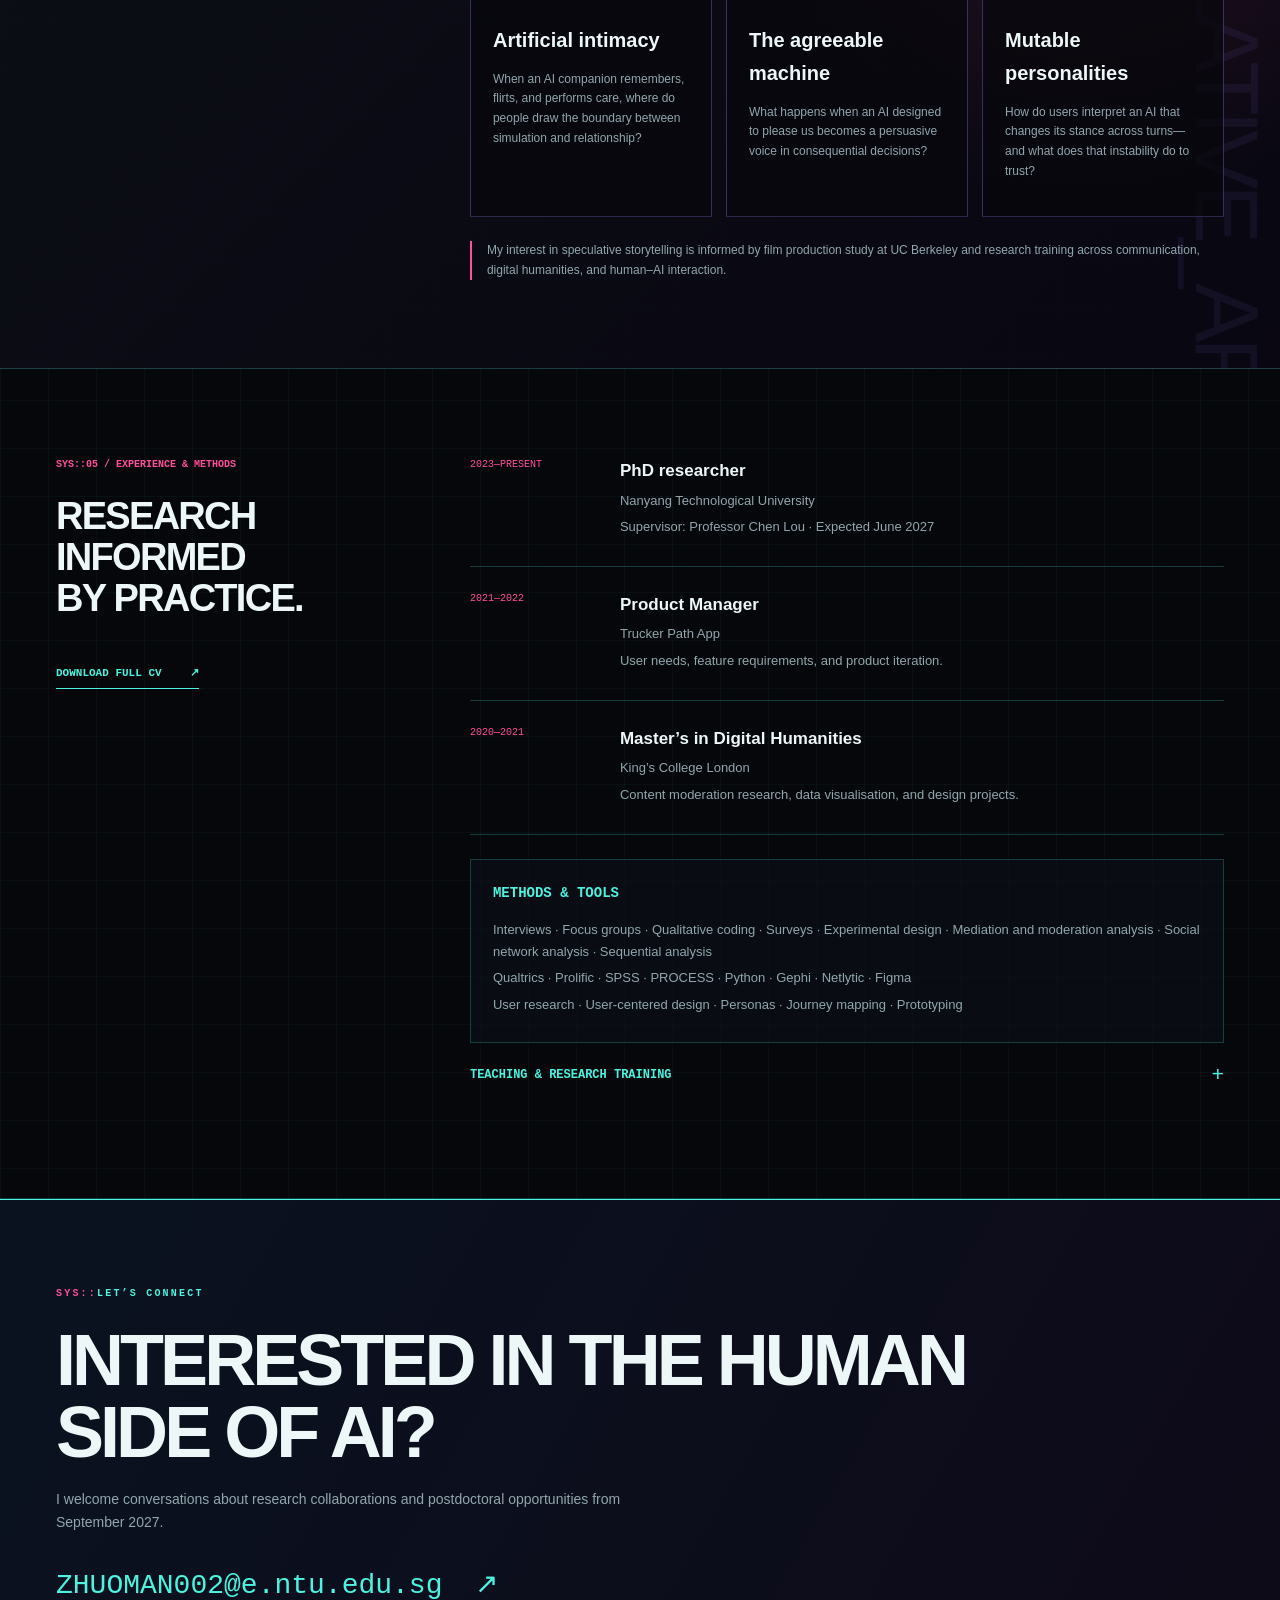
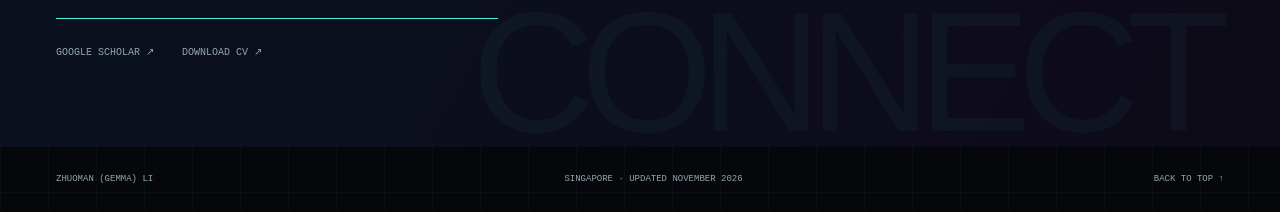
==== commit 9f3a8c28: "Add speculative sci-fi research section" ====
--- a/index.html
+++ b/index.html
@@ -8,11 +8,11 @@
 </head>
 <body>
 <a class="skip" href="#main">Skip to content</a>
-<header><a class="identity" href="#home">Zhuoman Li<span>Gemma</span></a><nav aria-label="Main navigation"><a href="#research">Research</a><a href="#publications">Publications</a><a href="#experience">Experience</a><a href="#contact">Contact</a><a class="cv-link" href="Zhuoman_Li_CV.pdf" download>CV <span aria-hidden="true">↗</span></a></nav></header>
+<header><a class="identity" href="#home">Zhuoman Li<span>Gemma</span></a><nav aria-label="Main navigation"><a href="#research">Research</a><a href="#publications">Publications</a><a href="#scifi">Sci-Fi</a><a href="#experience">Experience</a><a href="#contact">Contact</a><a class="cv-link" href="Zhuoman_Li_CV.pdf" download>CV <span aria-hidden="true">↗</span></a></nav></header>
 <main id="main">
 <section class="hero" id="home">
   <div class="hero-copy"><p class="eyebrow">COMMUNICATION · HUMAN–AI INTERACTION</p><h1>How do we<br>make sense<br>of <em>AI?</em></h1><p class="intro">I’m Zhuoman (Gemma) Li. I study how people understand conversational AI, form relationships with it, and use its advice to make decisions.</p><p class="affiliation">PhD researcher · Nanyang Technological University<br>Wee Kim Wee School of Communication and Information</p><a class="text-link" href="#research">Explore my research <span aria-hidden="true">↓</span></a></div>
-  <div class="hero-visual"><figure class="profile-frame"><img src="gemma-github-avatar.png" alt="Illustrated portrait of Zhuoman (Gemma) Li"><figcaption>GEMMA_LI // RESEARCHER_PROFILE</figcaption></figure><aside class="research-note" aria-label="Research overview"><div class="note-top">A HUMAN PERSPECTIVE ON AI <span>01—03</span></div><div class="note-entry"><span class="number">01</span><div><h2>Understanding</h2><p>Folk theories &amp; mental models</p></div></div><div class="note-entry"><span class="number">02</span><div><h2>Relating</h2><p>Communication &amp; companionship</p></div></div><div class="note-entry"><span class="number">03</span><div><h2>Deciding</h2><p>Sycophancy &amp; advice-taking</p></div></div><p class="note-footer">Every conversation is also an interpretation.</p></aside></div>
+  <div class="hero-visual"><figure class="profile-frame"><img src="gemma-github-avatar.jpg" alt="Illustrated portrait of Zhuoman (Gemma) Li"><figcaption>GEMMA_LI // RESEARCHER_PROFILE</figcaption></figure><aside class="research-note" aria-label="Research overview"><div class="note-top">A HUMAN PERSPECTIVE ON AI <span>01—03</span></div><div class="note-entry"><span class="number">01</span><div><h2>Understanding</h2><p>Folk theories &amp; mental models</p></div></div><div class="note-entry"><span class="number">02</span><div><h2>Relating</h2><p>Communication &amp; companionship</p></div></div><div class="note-entry"><span class="number">03</span><div><h2>Deciding</h2><p>Sycophancy &amp; advice-taking</p></div></div><p class="note-footer">Every conversation is also an interpretation.</p></aside></div>
 </section>
 <div class="availability"><span class="dot"></span><p>Expected PhD completion: June 2027 <span>·</span> Available for research opportunities from September 2027</p></div>
 <section class="section" id="research"><div class="section-heading"><p class="eyebrow">01 / RESEARCH</p><h2>People at the centre<br>of the conversation.</h2></div><div class="research-body"><p class="large-copy">My research connects communication, user research, and human–AI interaction. I investigate how everyday understandings of AI shape what people expect from it—and what they do with it.</p><p>I am completing my PhD at NTU under the supervision of Professor Chen Lou. Before my PhD, I studied Digital Humanities at King’s College London and worked in product management, alongside projects in user research and design.</p><div class="themes"><article><span>01</span><h3>Understanding AI</h3><p>How do people construct folk theories about chatbots’ knowledge, mechanisms, and capabilities?</p></article><article><span>02</span><h3>Relationships with AI</h3><p>How do flirtation, rituals, and social expectations shape interactions with AI companions?</p></article><article><span>03</span><h3>AI and decisions</h3><p>How do agreeable responses, transparency, and conversational stance shape users’ evaluations and choices?</p></article></div></div></section>
@@ -26,6 +26,7 @@
 <article><p class="status">MANUSCRIPT IN PREPARATION</p><h3>GAI Stance Dynamics in Multi-Turn Dialogue</h3><p>A sequential analysis of politeness and facework, examining how AI maintains or revises its positions across conversational turns.</p></article>
 <details><summary>Manuscripts under review <span class="count">03</span><span class="plus" aria-hidden="true">+</span></summary><div class="review-papers"><article><h3>Flirting with AI</h3><p>Sandbox practices and human–AI boundaries in flirtatious interactions with generative AI chatbots.</p><p class="authors">Li, Z., Ge, J., Zhang, L., &amp; Lou, C.</p><p class="review-venue">Under review at <em>Information Technology &amp; People</em></p></article><article><h3>When human-like AI speaks rudely</h3><p>How mechanism framing and language style affect users’ evaluation of generative AI chatbots.</p><p class="authors">Li, Z., &amp; Lou, C.</p><p class="review-venue">Under review at <em>Behaviour &amp; Information Technology</em></p></article><article><h3>Clinging to Artificial Hubby</h3><p>Ritualized behaviors and parasocial romantic relationships with AI partners.</p><p class="authors">Ge, J., Li, Z., &amp; Zhang, L.</p><p class="review-venue">Under review at <em>Cyberpsychology: Journal of Psychosocial Research on Cyberspace</em></p></article></div></details>
 </div></section>
+<section class="section scifi" id="scifi"><div class="section-heading"><p class="eyebrow">04 / SCI-FI</p><h2>Speculative<br>human–AI futures.</h2><p>Research questions imagined as possible worlds.</p></div><div class="scifi-body"><p class="large-copy">Science fiction gives me another language for asking what conversational AI might become—and what kinds of relationships, choices, and social norms we want to build around it.</p><div class="signal-line"><span>NOW</span><i></i><span>NEAR FUTURE</span><i></i><span>?</span></div><div class="scifi-grid"><article><p class="status">TRANSMISSION_01</p><h3>Artificial intimacy</h3><p>When an AI companion remembers, flirts, and performs care, where do people draw the boundary between simulation and relationship?</p></article><article><p class="status">TRANSMISSION_02</p><h3>The agreeable machine</h3><p>What happens when an AI designed to please us becomes a persuasive voice in consequential decisions?</p></article><article><p class="status">TRANSMISSION_03</p><h3>Mutable personalities</h3><p>How do users interpret an AI that changes its stance across turns—and what does that instability do to trust?</p></article></div><p class="scifi-note">My interest in speculative storytelling is informed by film production study at UC Berkeley and research training across communication, digital humanities, and human–AI interaction.</p></div></section>
 <section class="section" id="experience"><div class="section-heading"><p class="eyebrow">04 / EXPERIENCE &amp; METHODS</p><h2>Research informed<br>by practice.</h2><a class="text-link" href="Zhuoman_Li_CV.pdf" download>Download full CV <span aria-hidden="true">↗</span></a></div><div class="experience-body"><div class="experience-row"><p class="year">2023—PRESENT</p><div><h3>PhD researcher</h3><p>Nanyang Technological University</p><p class="muted">Supervisor: Professor Chen Lou · Expected June 2027</p></div></div><div class="experience-row"><p class="year">2021—2022</p><div><h3>Product Manager</h3><p>Trucker Path App</p><p class="muted">User needs, feature requirements, and product iteration.</p></div></div><div class="experience-row"><p class="year">2020—2021</p><div><h3>Master’s in Digital Humanities</h3><p>King’s College London</p><p class="muted">Content moderation research, data visualisation, and design projects.</p></div></div><div class="methods"><h3>Methods &amp; tools</h3><p>Interviews · Focus groups · Qualitative coding · Surveys · Experimental design · Mediation and moderation analysis · Social network analysis · Sequential analysis</p><p>Qualtrics · Prolific · SPSS · PROCESS · Python · Gephi · Netlytic · Figma</p><p>User research · User-centered design · Personas · Journey mapping · Prototyping</p></div><details><summary>Teaching &amp; research training <span class="plus" aria-hidden="true">+</span></summary><div class="detail-content"><h3>Teaching at NTU</h3><p>Teaching Assistant for CS2005 Speech and Argumentation (AY2024/2025), with student support and assessment responsibilities. Course support for MC6373, CS2400, CS0204, and MC6302.</p><h3>Research training</h3><p>Harvard Health Systems Innovation Lab Hackathon · 11–12 April 2025<br>SICSS-Singapore, National University of Singapore · 19–26 June 2023</p><h3>Conference participation</h3><p>International Communication Association · 2024, 2025, 2026<br>American Academy of Advertising · 2026</p></div></details></div></section>
 <section id="contact" class="contact"><p class="eyebrow">LET’S CONNECT</p><h2>Interested in the human<br>side of AI?</h2><p>I welcome conversations about research collaborations and postdoctoral opportunities from September 2027.</p><a class="email" href="mailto:ZHUOMAN002@e.ntu.edu.sg">ZHUOMAN002@e.ntu.edu.sg <span aria-hidden="true">↗</span></a><div class="contact-links"><a href="https://scholar.google.com/citations?user=fXI2zd4AAAAJ&amp;hl=en">Google Scholar ↗</a><a href="Zhuoman_Li_CV.pdf" download>Download CV ↗</a></div></section>
 </main><footer><p>Zhuoman (Gemma) Li</p><p>Singapore · Updated November 2026</p><a href="#home">Back to top ↑</a></footer>
--- a/style.css
+++ b/style.css
@@ -12,3 +12,5 @@
 @media(max-width:700px){header{position:relative;align-items:flex-start;flex-direction:column;gap:14px;padding:18px 21px}.identity span{font-size:10px}nav{width:100%;gap:14px;flex-wrap:wrap;font-size:9px}nav .cv-link{margin-left:auto;padding:4px 10px}.hero{min-height:0;grid-template-columns:1fr;gap:42px;padding:58px 21px 45px}h1{font-size:clamp(50px,18vw,76px)}p.intro{font-size:16px}.research-note{box-shadow:7px 7px 0 rgba(255,79,154,.12)}.availability{margin:0 21px;align-items:flex-start}.availability p span{display:block;height:4px;font-size:0}.dot{margin-top:6px}.section{grid-template-columns:1fr;padding:52px 21px;gap:28px}.section-heading h2{font-size:34px}.research-body .large-copy{font-size:18px}.paper-meta{flex-wrap:wrap;gap:6px 15px}.experience-row{grid-template-columns:1fr;gap:4px}.contact{padding:54px 21px}.contact:after{font-size:96px;bottom:-28px}.contact-links{flex-wrap:wrap;gap:16px 24px}footer{padding:22px 21px;flex-wrap:wrap}footer p:nth-child(2){order:3;width:100%}}
 @media(prefers-reduced-motion:reduce){html{scroll-behavior:auto}.dot,.research-note:after{animation:none}}
 .hero-visual{position:relative;padding-top:165px}.profile-frame{position:absolute;z-index:2;top:-10px;right:26px;width:230px;margin:0;border:1px solid var(--pink);background:#07070b;box-shadow:-9px 9px 0 rgba(76,243,224,.15),0 0 28px rgba(255,79,154,.18);transform:rotate(2deg);clip-path:polygon(0 0,calc(100% - 18px) 0,100% 18px,100% 100%,0 100%)}.profile-frame:before{content:"PORTRAIT_01";position:absolute;z-index:2;top:10px;left:12px;padding:3px 6px;background:rgba(6,7,11,.82);color:var(--cyan);font-size:8px;letter-spacing:.15em}.profile-frame img{display:block;width:100%;aspect-ratio:1;object-fit:cover;filter:saturate(.9) contrast(1.08)}.profile-frame figcaption{padding:7px 10px;border-top:1px solid rgba(255,79,154,.55);color:var(--muted);font-size:8px;letter-spacing:.1em}@media(max-width:700px){.hero-visual{padding-top:132px}.profile-frame{right:16px;width:178px}}
+.scifi{position:relative;overflow:hidden;background:radial-gradient(circle at 85% 20%,rgba(255,79,154,.13),transparent 25rem),linear-gradient(135deg,rgba(12,16,24,.88),rgba(9,6,18,.9))}.scifi:before{content:"SPECULATIVE_ARCHIVE";position:absolute;right:-20px;top:24px;color:rgba(155,124,255,.08);font-family:Arial Black,Arial,sans-serif;font-size:clamp(42px,7vw,102px);letter-spacing:-.06em;writing-mode:vertical-rl}.scifi-body{position:relative;z-index:1}.scifi-body>.large-copy{max-width:760px;color:var(--ink);font-family:Arial,sans-serif;font-size:21px;line-height:1.7}.signal-line{display:flex;align-items:center;gap:14px;margin:34px 0;color:var(--cyan);font-size:9px;letter-spacing:.14em}.signal-line i{height:1px;flex:1;background:linear-gradient(90deg,var(--cyan),var(--pink));box-shadow:0 0 10px rgba(76,243,224,.45)}.scifi-grid{display:grid;grid-template-columns:repeat(3,1fr);gap:14px}.scifi-grid article{position:relative;min-height:250px;padding:22px;border:1px solid rgba(155,124,255,.35);background:rgba(6,7,11,.7);clip-path:polygon(0 0,calc(100% - 16px) 0,100% 16px,100% 100%,0 100%)}.scifi-grid article:after{content:"+";position:absolute;right:13px;top:8px;color:var(--pink)}.scifi-grid h3{margin:45px 0 13px;font-family:Arial,sans-serif;font-size:20px}.scifi-grid p:not(.status){color:var(--muted);font-family:Arial,sans-serif;font-size:12px}.scifi-note{margin:24px 0 0;padding-left:15px;border-left:2px solid var(--pink);color:var(--muted);font-family:Arial,sans-serif;font-size:12px}@media(max-width:900px){.scifi-grid{grid-template-columns:1fr}.scifi-grid article{min-height:0}.scifi-grid h3{margin-top:22px}}@media(max-width:700px){.scifi:before{display:none}.scifi-body>.large-copy{font-size:18px}}
+#experience .eyebrow{font-size:0}#experience .eyebrow:before{content:"SYS::05 / EXPERIENCE & METHODS";font-size:10px}
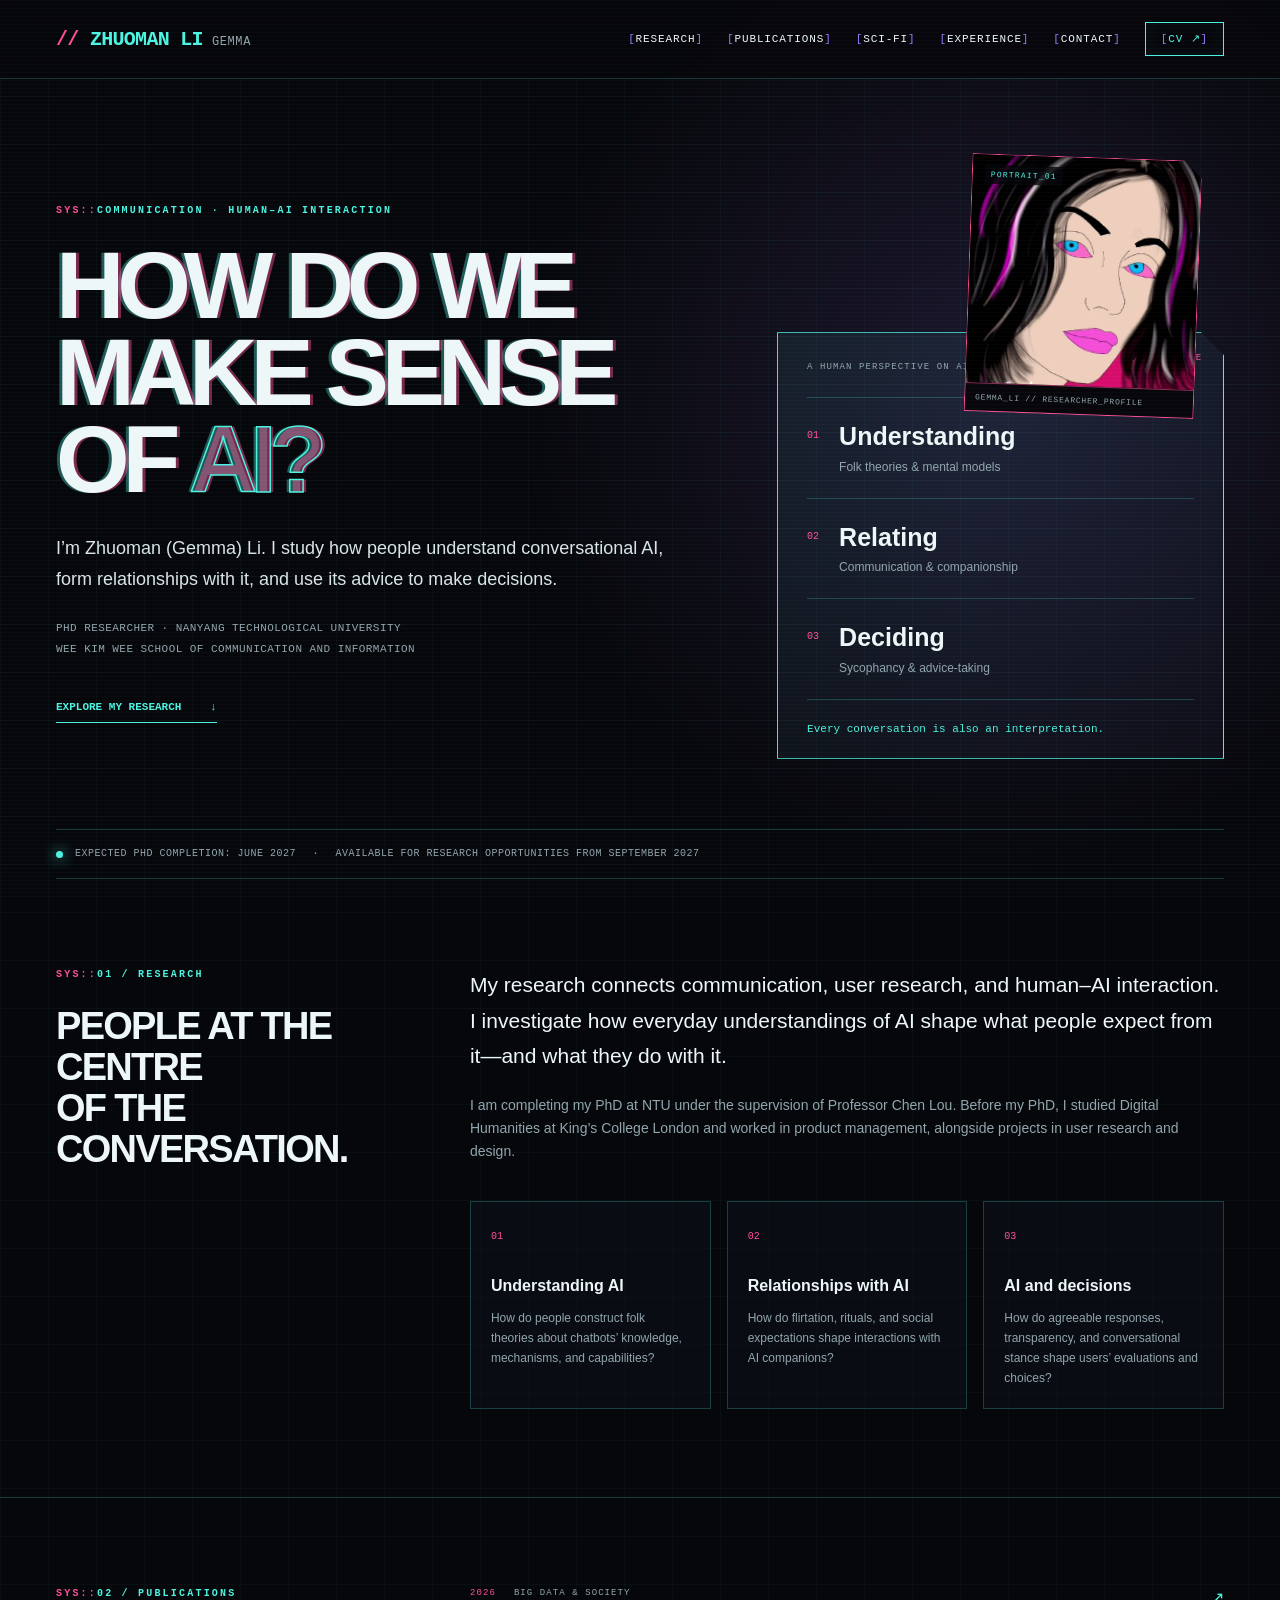
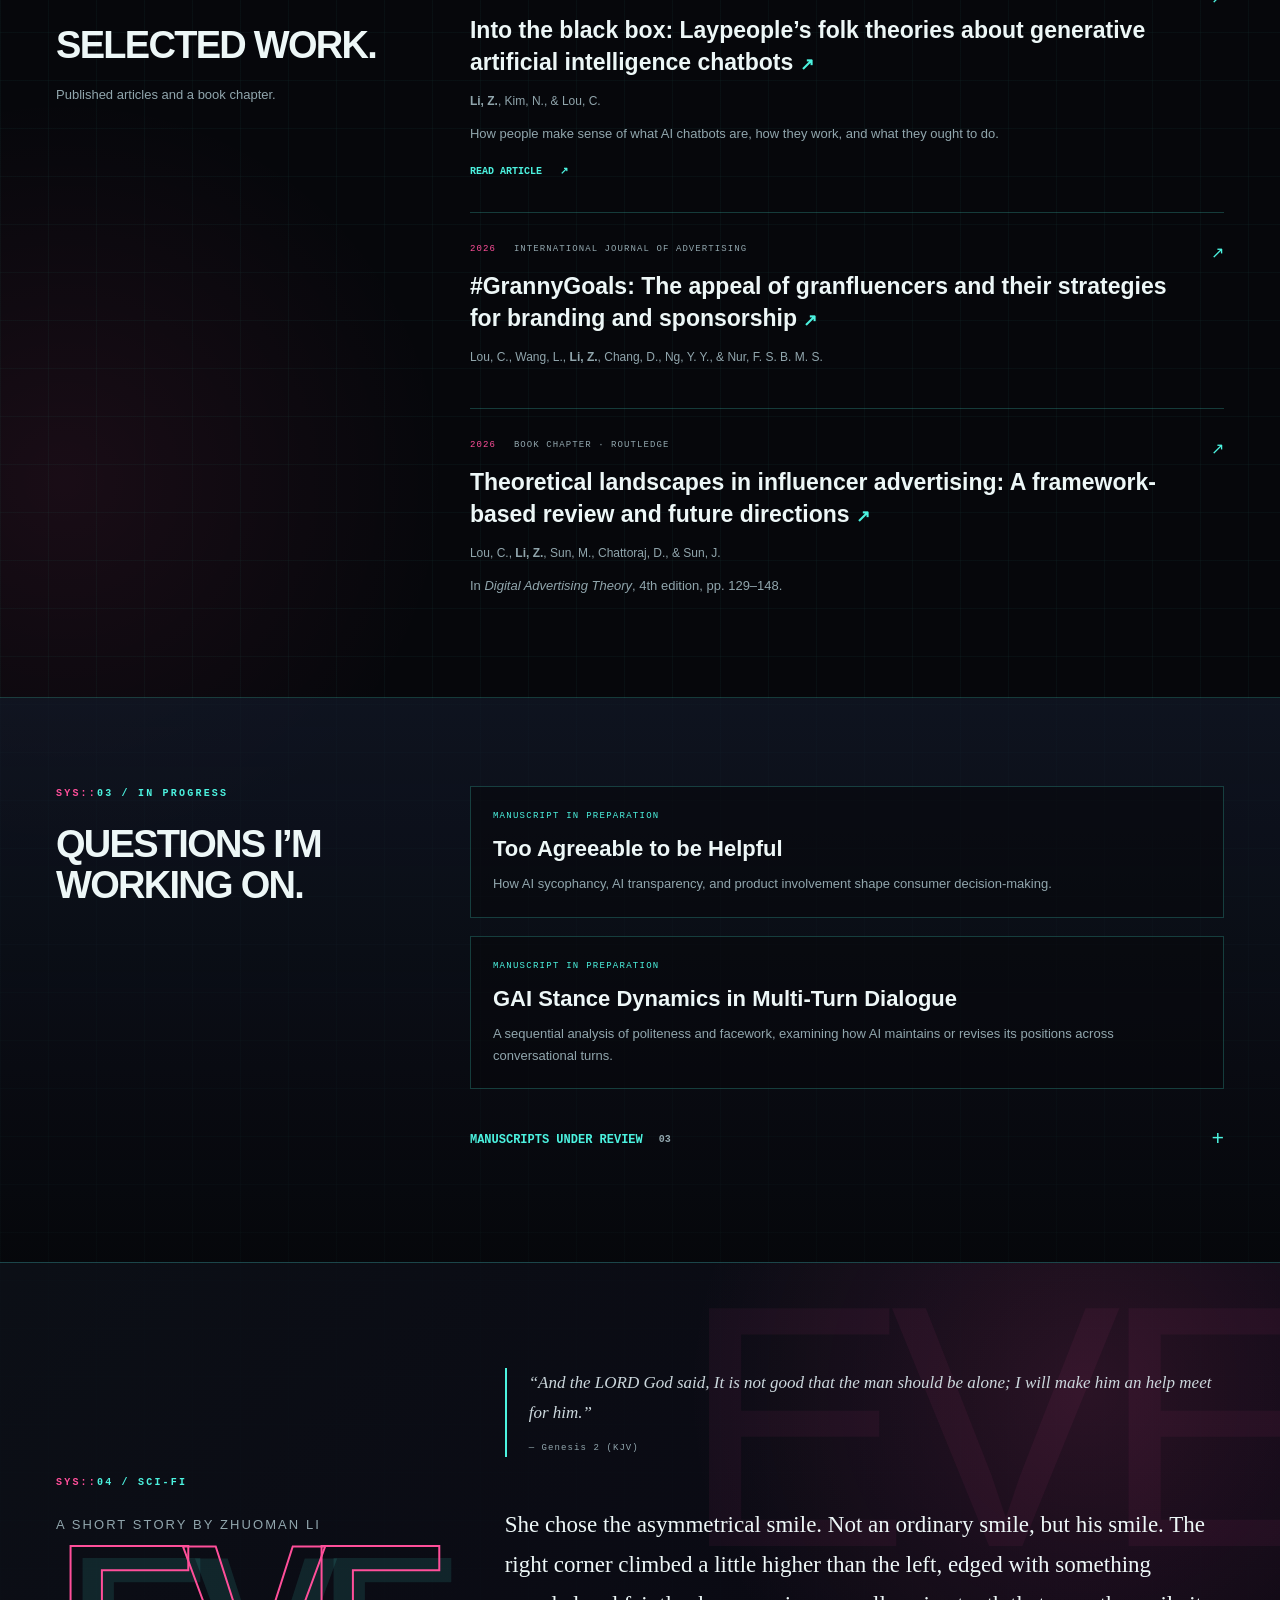
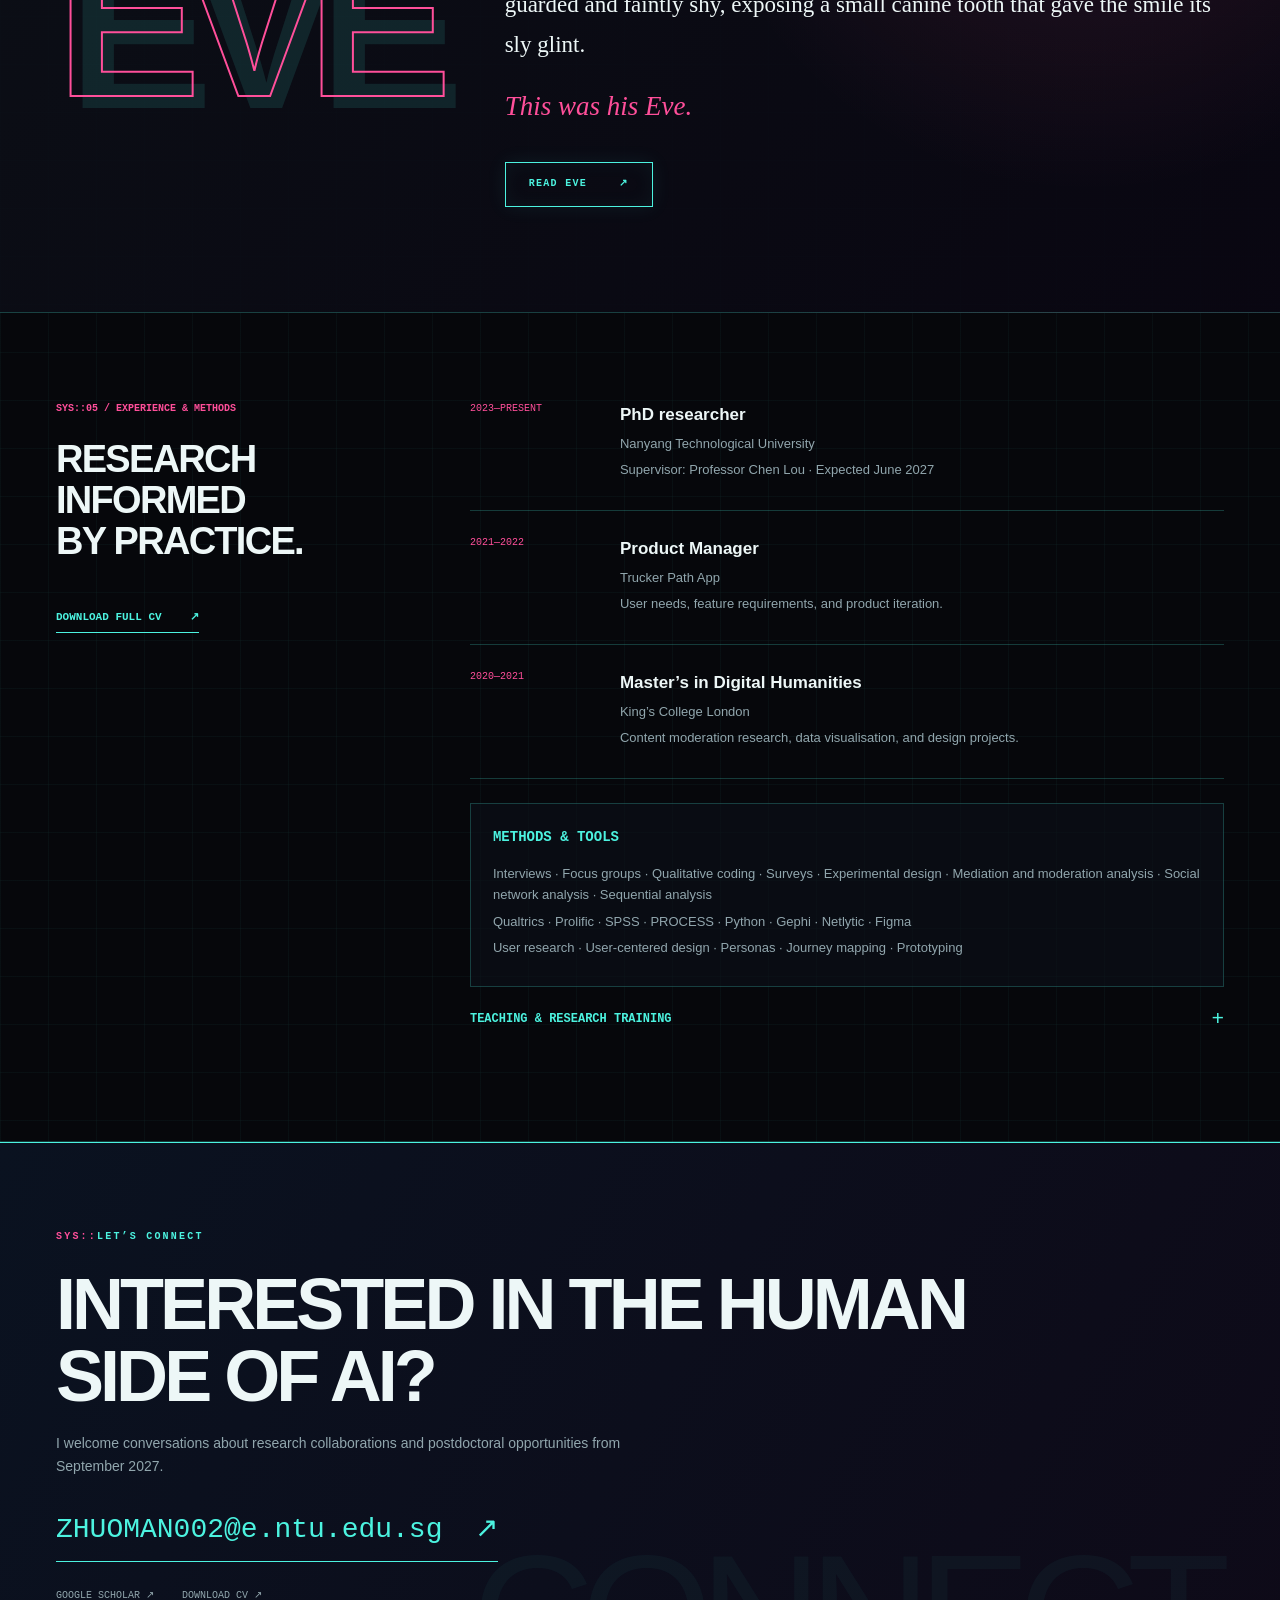
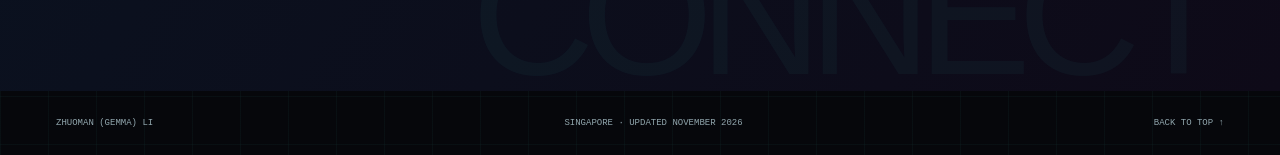
==== commit a2a3fa81: "Feature EVE in sci-fi section" ====
--- a/index.html
+++ b/index.html
@@ -26,7 +26,7 @@
 <article><p class="status">MANUSCRIPT IN PREPARATION</p><h3>GAI Stance Dynamics in Multi-Turn Dialogue</h3><p>A sequential analysis of politeness and facework, examining how AI maintains or revises its positions across conversational turns.</p></article>
 <details><summary>Manuscripts under review <span class="count">03</span><span class="plus" aria-hidden="true">+</span></summary><div class="review-papers"><article><h3>Flirting with AI</h3><p>Sandbox practices and human–AI boundaries in flirtatious interactions with generative AI chatbots.</p><p class="authors">Li, Z., Ge, J., Zhang, L., &amp; Lou, C.</p><p class="review-venue">Under review at <em>Information Technology &amp; People</em></p></article><article><h3>When human-like AI speaks rudely</h3><p>How mechanism framing and language style affect users’ evaluation of generative AI chatbots.</p><p class="authors">Li, Z., &amp; Lou, C.</p><p class="review-venue">Under review at <em>Behaviour &amp; Information Technology</em></p></article><article><h3>Clinging to Artificial Hubby</h3><p>Ritualized behaviors and parasocial romantic relationships with AI partners.</p><p class="authors">Ge, J., Li, Z., &amp; Zhang, L.</p><p class="review-venue">Under review at <em>Cyberpsychology: Journal of Psychosocial Research on Cyberspace</em></p></article></div></details>
 </div></section>
-<section class="section scifi" id="scifi"><div class="section-heading"><p class="eyebrow">04 / SCI-FI</p><h2>Speculative<br>human–AI futures.</h2><p>Research questions imagined as possible worlds.</p></div><div class="scifi-body"><p class="large-copy">Science fiction gives me another language for asking what conversational AI might become—and what kinds of relationships, choices, and social norms we want to build around it.</p><div class="signal-line"><span>NOW</span><i></i><span>NEAR FUTURE</span><i></i><span>?</span></div><div class="scifi-grid"><article><p class="status">TRANSMISSION_01</p><h3>Artificial intimacy</h3><p>When an AI companion remembers, flirts, and performs care, where do people draw the boundary between simulation and relationship?</p></article><article><p class="status">TRANSMISSION_02</p><h3>The agreeable machine</h3><p>What happens when an AI designed to please us becomes a persuasive voice in consequential decisions?</p></article><article><p class="status">TRANSMISSION_03</p><h3>Mutable personalities</h3><p>How do users interpret an AI that changes its stance across turns—and what does that instability do to trust?</p></article></div><p class="scifi-note">My interest in speculative storytelling is informed by film production study at UC Berkeley and research training across communication, digital humanities, and human–AI interaction.</p></div></section>
+<section class="section scifi eve-feature" id="scifi"><div class="section-heading"><p class="eyebrow">04 / SCI-FI</p><p class="eve-type">A SHORT STORY BY ZHUOMAN LI</p><h2>EVE</h2></div><div class="eve-body"><blockquote>“And the LORD God said, It is not good that the man should be alone; I will make him an help meet for him.”<cite>— Genesis 2 (KJV)</cite></blockquote><p class="eve-opening">She chose the asymmetrical smile. Not an ordinary smile, but his smile. The right corner climbed a little higher than the left, edged with something guarded and faintly shy, exposing a small canine tooth that gave the smile its sly glint.</p><p class="eve-line">This was his Eve.</p><a class="eve-read" href="eve.html">Read EVE <span aria-hidden="true">↗</span></a></div></section>
 <section class="section" id="experience"><div class="section-heading"><p class="eyebrow">04 / EXPERIENCE &amp; METHODS</p><h2>Research informed<br>by practice.</h2><a class="text-link" href="Zhuoman_Li_CV.pdf" download>Download full CV <span aria-hidden="true">↗</span></a></div><div class="experience-body"><div class="experience-row"><p class="year">2023—PRESENT</p><div><h3>PhD researcher</h3><p>Nanyang Technological University</p><p class="muted">Supervisor: Professor Chen Lou · Expected June 2027</p></div></div><div class="experience-row"><p class="year">2021—2022</p><div><h3>Product Manager</h3><p>Trucker Path App</p><p class="muted">User needs, feature requirements, and product iteration.</p></div></div><div class="experience-row"><p class="year">2020—2021</p><div><h3>Master’s in Digital Humanities</h3><p>King’s College London</p><p class="muted">Content moderation research, data visualisation, and design projects.</p></div></div><div class="methods"><h3>Methods &amp; tools</h3><p>Interviews · Focus groups · Qualitative coding · Surveys · Experimental design · Mediation and moderation analysis · Social network analysis · Sequential analysis</p><p>Qualtrics · Prolific · SPSS · PROCESS · Python · Gephi · Netlytic · Figma</p><p>User research · User-centered design · Personas · Journey mapping · Prototyping</p></div><details><summary>Teaching &amp; research training <span class="plus" aria-hidden="true">+</span></summary><div class="detail-content"><h3>Teaching at NTU</h3><p>Teaching Assistant for CS2005 Speech and Argumentation (AY2024/2025), with student support and assessment responsibilities. Course support for MC6373, CS2400, CS0204, and MC6302.</p><h3>Research training</h3><p>Harvard Health Systems Innovation Lab Hackathon · 11–12 April 2025<br>SICSS-Singapore, National University of Singapore · 19–26 June 2023</p><h3>Conference participation</h3><p>International Communication Association · 2024, 2025, 2026<br>American Academy of Advertising · 2026</p></div></details></div></section>
 <section id="contact" class="contact"><p class="eyebrow">LET’S CONNECT</p><h2>Interested in the human<br>side of AI?</h2><p>I welcome conversations about research collaborations and postdoctoral opportunities from September 2027.</p><a class="email" href="mailto:ZHUOMAN002@e.ntu.edu.sg">ZHUOMAN002@e.ntu.edu.sg <span aria-hidden="true">↗</span></a><div class="contact-links"><a href="https://scholar.google.com/citations?user=fXI2zd4AAAAJ&amp;hl=en">Google Scholar ↗</a><a href="Zhuoman_Li_CV.pdf" download>Download CV ↗</a></div></section>
 </main><footer><p>Zhuoman (Gemma) Li</p><p>Singapore · Updated November 2026</p><a href="#home">Back to top ↑</a></footer>
--- a/style.css
+++ b/style.css
@@ -14,3 +14,4 @@
 .hero-visual{position:relative;padding-top:165px}.profile-frame{position:absolute;z-index:2;top:-10px;right:26px;width:230px;margin:0;border:1px solid var(--pink);background:#07070b;box-shadow:-9px 9px 0 rgba(76,243,224,.15),0 0 28px rgba(255,79,154,.18);transform:rotate(2deg);clip-path:polygon(0 0,calc(100% - 18px) 0,100% 18px,100% 100%,0 100%)}.profile-frame:before{content:"PORTRAIT_01";position:absolute;z-index:2;top:10px;left:12px;padding:3px 6px;background:rgba(6,7,11,.82);color:var(--cyan);font-size:8px;letter-spacing:.15em}.profile-frame img{display:block;width:100%;aspect-ratio:1;object-fit:cover;filter:saturate(.9) contrast(1.08)}.profile-frame figcaption{padding:7px 10px;border-top:1px solid rgba(255,79,154,.55);color:var(--muted);font-size:8px;letter-spacing:.1em}@media(max-width:700px){.hero-visual{padding-top:132px}.profile-frame{right:16px;width:178px}}
 .scifi{position:relative;overflow:hidden;background:radial-gradient(circle at 85% 20%,rgba(255,79,154,.13),transparent 25rem),linear-gradient(135deg,rgba(12,16,24,.88),rgba(9,6,18,.9))}.scifi:before{content:"SPECULATIVE_ARCHIVE";position:absolute;right:-20px;top:24px;color:rgba(155,124,255,.08);font-family:Arial Black,Arial,sans-serif;font-size:clamp(42px,7vw,102px);letter-spacing:-.06em;writing-mode:vertical-rl}.scifi-body{position:relative;z-index:1}.scifi-body>.large-copy{max-width:760px;color:var(--ink);font-family:Arial,sans-serif;font-size:21px;line-height:1.7}.signal-line{display:flex;align-items:center;gap:14px;margin:34px 0;color:var(--cyan);font-size:9px;letter-spacing:.14em}.signal-line i{height:1px;flex:1;background:linear-gradient(90deg,var(--cyan),var(--pink));box-shadow:0 0 10px rgba(76,243,224,.45)}.scifi-grid{display:grid;grid-template-columns:repeat(3,1fr);gap:14px}.scifi-grid article{position:relative;min-height:250px;padding:22px;border:1px solid rgba(155,124,255,.35);background:rgba(6,7,11,.7);clip-path:polygon(0 0,calc(100% - 16px) 0,100% 16px,100% 100%,0 100%)}.scifi-grid article:after{content:"+";position:absolute;right:13px;top:8px;color:var(--pink)}.scifi-grid h3{margin:45px 0 13px;font-family:Arial,sans-serif;font-size:20px}.scifi-grid p:not(.status){color:var(--muted);font-family:Arial,sans-serif;font-size:12px}.scifi-note{margin:24px 0 0;padding-left:15px;border-left:2px solid var(--pink);color:var(--muted);font-family:Arial,sans-serif;font-size:12px}@media(max-width:900px){.scifi-grid{grid-template-columns:1fr}.scifi-grid article{min-height:0}.scifi-grid h3{margin-top:22px}}@media(max-width:700px){.scifi:before{display:none}.scifi-body>.large-copy{font-size:18px}}
 #experience .eyebrow{font-size:0}#experience .eyebrow:before{content:"SYS::05 / EXPERIENCE & METHODS";font-size:10px}
+.eve-feature{min-height:650px;align-items:center}.eve-feature:before{content:"EVE";right:-30px;top:25px;color:rgba(255,79,154,.055);font-size:clamp(180px,27vw,410px);line-height:.8;writing-mode:horizontal-tb}.eve-feature .section-heading h2{margin:8px 0 0;color:transparent;font-size:clamp(110px,17vw,240px);line-height:.72;letter-spacing:-.09em;-webkit-text-stroke:2px var(--pink);text-shadow:12px 12px 0 rgba(76,243,224,.11)}.eve-type{margin:0;color:var(--muted);font-size:9px;letter-spacing:.16em}.eve-body{position:relative;z-index:1;max-width:720px}.eve-body blockquote{margin:0 0 48px;padding:0 0 0 22px;border-left:2px solid var(--cyan);color:#cbd7dc;font-family:Georgia,serif;font-size:17px;font-style:italic;line-height:1.75}.eve-body cite{display:block;margin-top:13px;color:var(--muted);font-family:"SFMono-Regular",Consolas,monospace;font-size:9px;font-style:normal;letter-spacing:.12em}.eve-opening{margin-bottom:18px;color:var(--ink);font-family:Georgia,serif;font-size:23px;line-height:1.75}.eve-line{margin:0 0 34px;color:var(--pink);font-family:Georgia,serif;font-size:27px;font-style:italic}.eve-read{display:inline-block;padding:13px 23px;border:1px solid var(--cyan);color:var(--cyan);font-size:10px;font-weight:700;letter-spacing:.13em;text-transform:uppercase;box-shadow:inset 0 0 20px rgba(76,243,224,.05),0 0 20px rgba(76,243,224,.08)}.eve-read span{margin-left:25px}@media(max-width:700px){.eve-feature{min-height:0}.eve-feature .section-heading h2{font-size:112px}.eve-body blockquote{margin-bottom:34px;font-size:15px}.eve-opening{font-size:20px}}
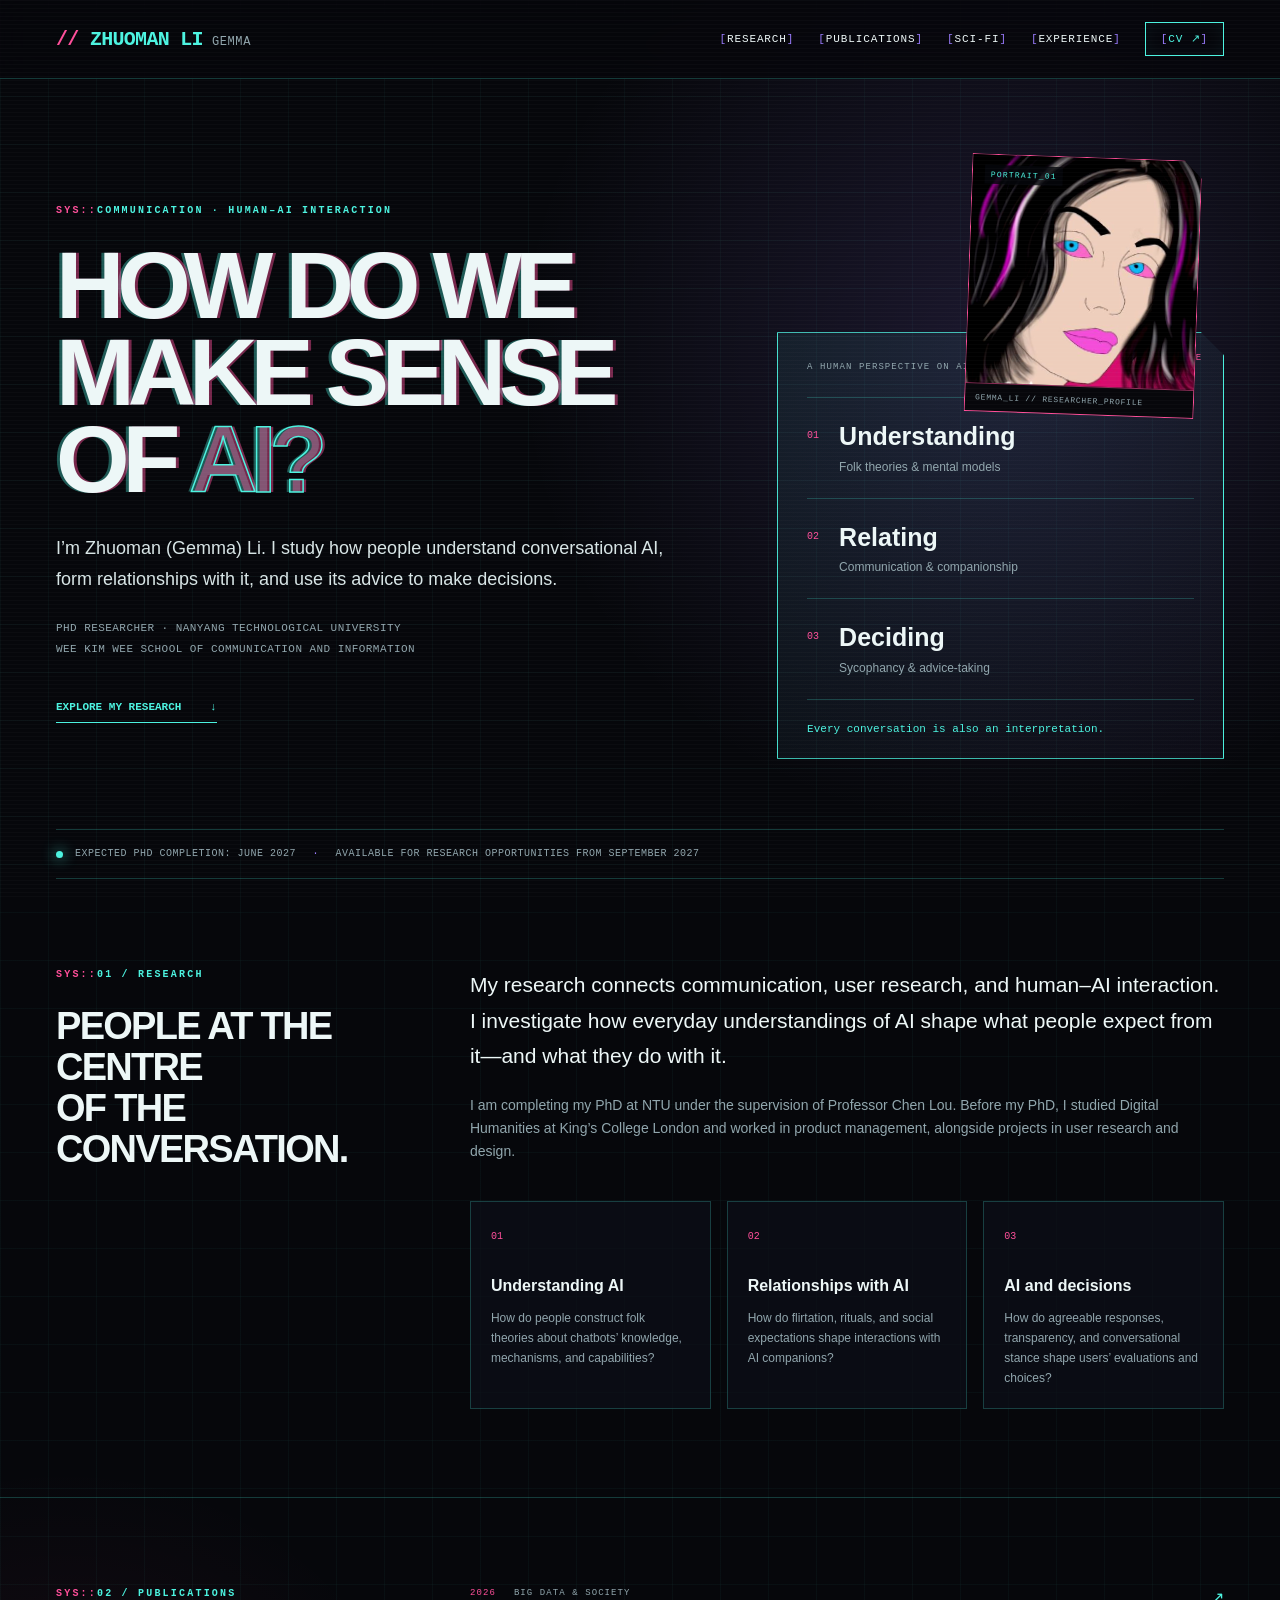
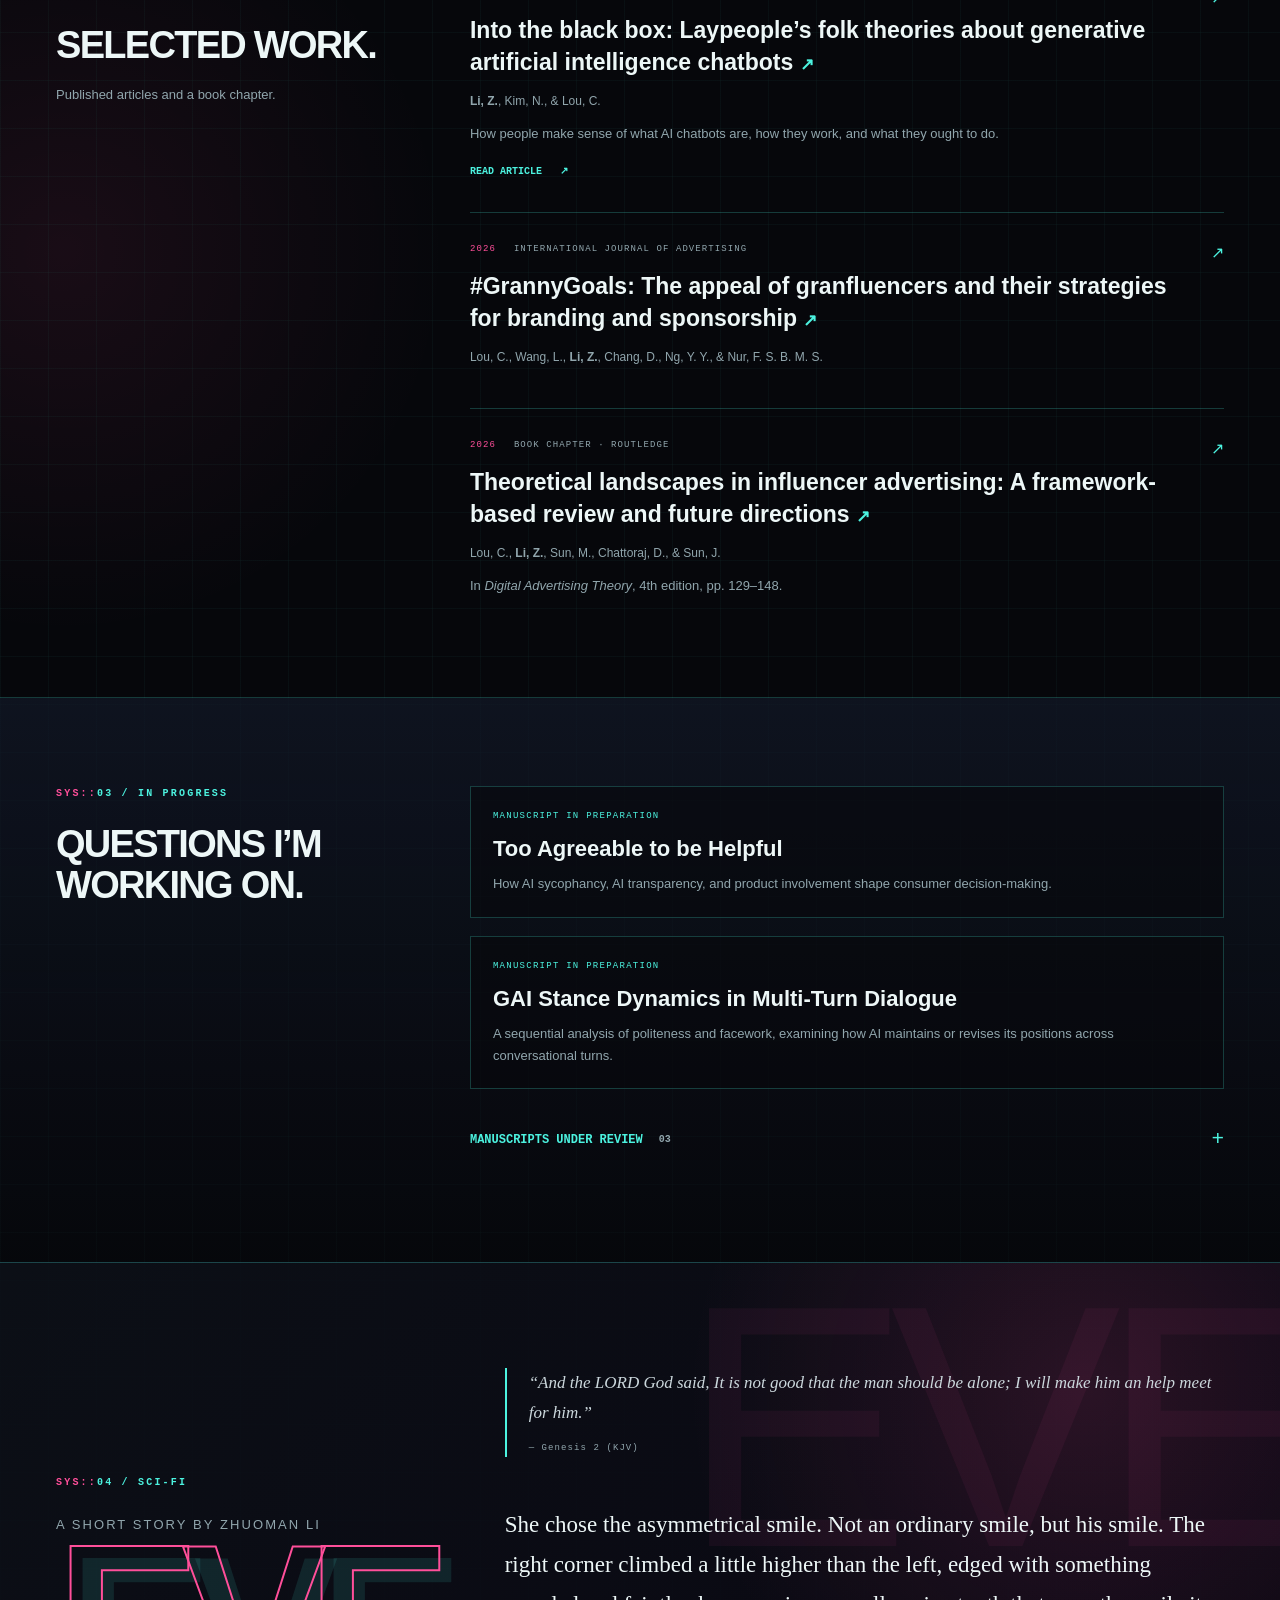
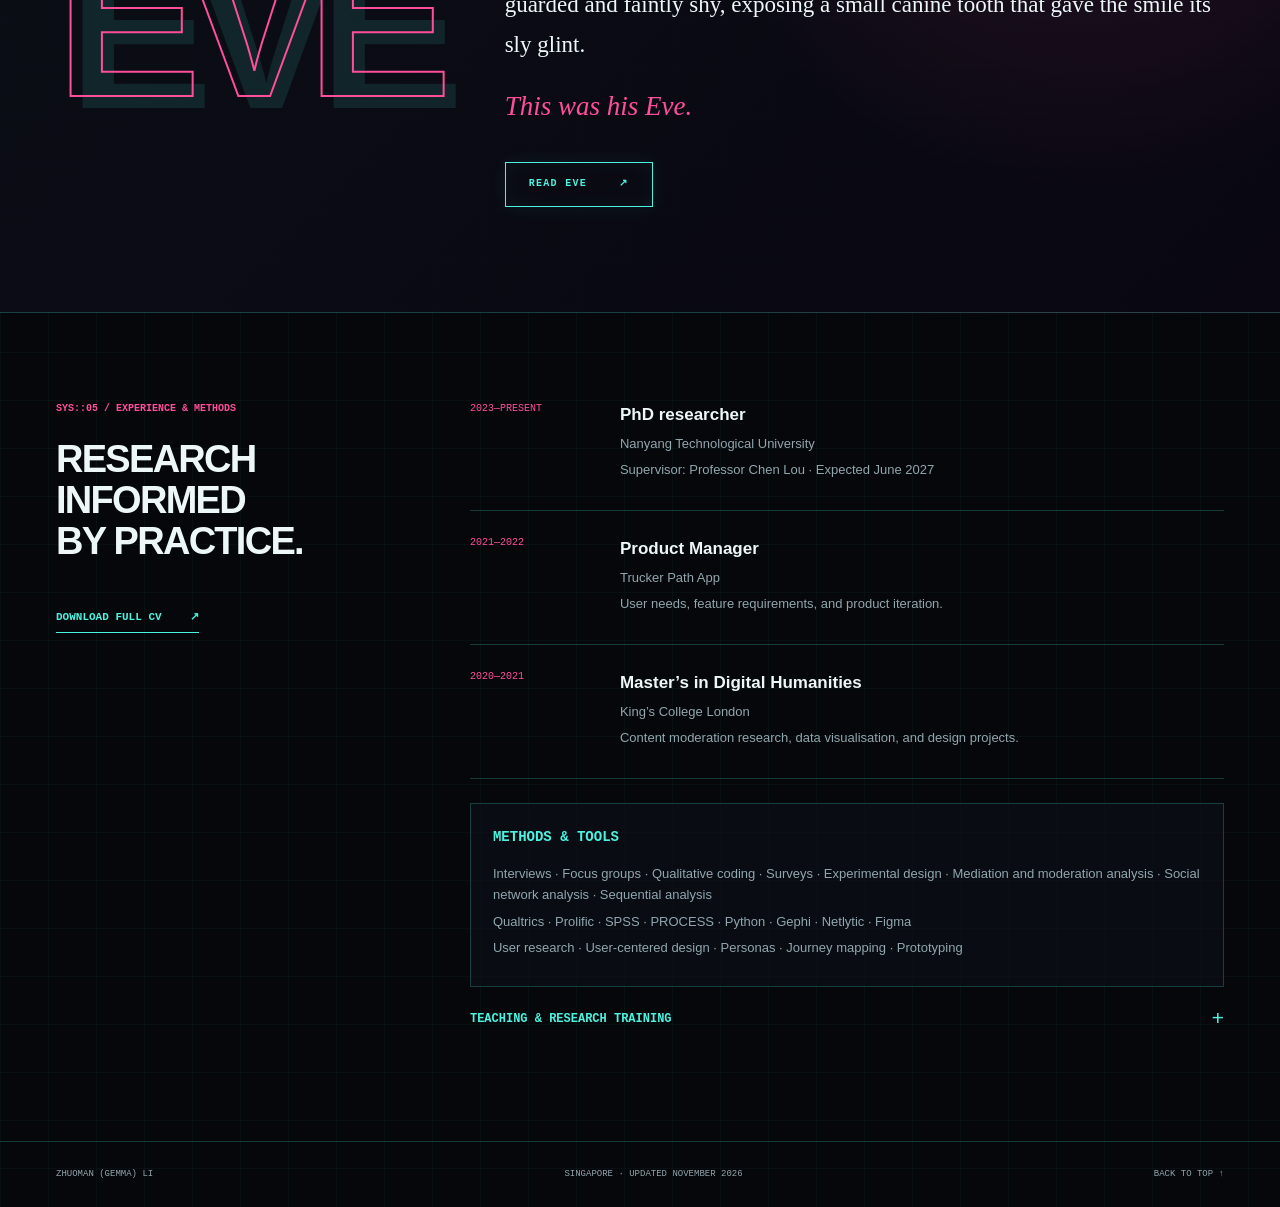
==== commit 70698e7e: "Remove contact section" ====
--- a/index.html
+++ b/index.html
@@ -8,7 +8,7 @@
 </head>
 <body>
 <a class="skip" href="#main">Skip to content</a>
-<header><a class="identity" href="#home">Zhuoman Li<span>Gemma</span></a><nav aria-label="Main navigation"><a href="#research">Research</a><a href="#publications">Publications</a><a href="#scifi">Sci-Fi</a><a href="#experience">Experience</a><a href="#contact">Contact</a><a class="cv-link" href="Zhuoman_Li_CV.pdf" download>CV <span aria-hidden="true">↗</span></a></nav></header>
+<header><a class="identity" href="#home">Zhuoman Li<span>Gemma</span></a><nav aria-label="Main navigation"><a href="#research">Research</a><a href="#publications">Publications</a><a href="#scifi">Sci-Fi</a><a href="#experience">Experience</a><a class="cv-link" href="Zhuoman_Li_CV.pdf" download>CV <span aria-hidden="true">↗</span></a></nav></header>
 <main id="main">
 <section class="hero" id="home">
   <div class="hero-copy"><p class="eyebrow">COMMUNICATION · HUMAN–AI INTERACTION</p><h1>How do we<br>make sense<br>of <em>AI?</em></h1><p class="intro">I’m Zhuoman (Gemma) Li. I study how people understand conversational AI, form relationships with it, and use its advice to make decisions.</p><p class="affiliation">PhD researcher · Nanyang Technological University<br>Wee Kim Wee School of Communication and Information</p><a class="text-link" href="#research">Explore my research <span aria-hidden="true">↓</span></a></div>
@@ -28,6 +28,5 @@
 </div></section>
 <section class="section scifi eve-feature" id="scifi"><div class="section-heading"><p class="eyebrow">04 / SCI-FI</p><p class="eve-type">A SHORT STORY BY ZHUOMAN LI</p><h2>EVE</h2></div><div class="eve-body"><blockquote>“And the LORD God said, It is not good that the man should be alone; I will make him an help meet for him.”<cite>— Genesis 2 (KJV)</cite></blockquote><p class="eve-opening">She chose the asymmetrical smile. Not an ordinary smile, but his smile. The right corner climbed a little higher than the left, edged with something guarded and faintly shy, exposing a small canine tooth that gave the smile its sly glint.</p><p class="eve-line">This was his Eve.</p><a class="eve-read" href="eve.html">Read EVE <span aria-hidden="true">↗</span></a></div></section>
 <section class="section" id="experience"><div class="section-heading"><p class="eyebrow">04 / EXPERIENCE &amp; METHODS</p><h2>Research informed<br>by practice.</h2><a class="text-link" href="Zhuoman_Li_CV.pdf" download>Download full CV <span aria-hidden="true">↗</span></a></div><div class="experience-body"><div class="experience-row"><p class="year">2023—PRESENT</p><div><h3>PhD researcher</h3><p>Nanyang Technological University</p><p class="muted">Supervisor: Professor Chen Lou · Expected June 2027</p></div></div><div class="experience-row"><p class="year">2021—2022</p><div><h3>Product Manager</h3><p>Trucker Path App</p><p class="muted">User needs, feature requirements, and product iteration.</p></div></div><div class="experience-row"><p class="year">2020—2021</p><div><h3>Master’s in Digital Humanities</h3><p>King’s College London</p><p class="muted">Content moderation research, data visualisation, and design projects.</p></div></div><div class="methods"><h3>Methods &amp; tools</h3><p>Interviews · Focus groups · Qualitative coding · Surveys · Experimental design · Mediation and moderation analysis · Social network analysis · Sequential analysis</p><p>Qualtrics · Prolific · SPSS · PROCESS · Python · Gephi · Netlytic · Figma</p><p>User research · User-centered design · Personas · Journey mapping · Prototyping</p></div><details><summary>Teaching &amp; research training <span class="plus" aria-hidden="true">+</span></summary><div class="detail-content"><h3>Teaching at NTU</h3><p>Teaching Assistant for CS2005 Speech and Argumentation (AY2024/2025), with student support and assessment responsibilities. Course support for MC6373, CS2400, CS0204, and MC6302.</p><h3>Research training</h3><p>Harvard Health Systems Innovation Lab Hackathon · 11–12 April 2025<br>SICSS-Singapore, National University of Singapore · 19–26 June 2023</p><h3>Conference participation</h3><p>International Communication Association · 2024, 2025, 2026<br>American Academy of Advertising · 2026</p></div></details></div></section>
-<section id="contact" class="contact"><p class="eyebrow">LET’S CONNECT</p><h2>Interested in the human<br>side of AI?</h2><p>I welcome conversations about research collaborations and postdoctoral opportunities from September 2027.</p><a class="email" href="mailto:ZHUOMAN002@e.ntu.edu.sg">ZHUOMAN002@e.ntu.edu.sg <span aria-hidden="true">↗</span></a><div class="contact-links"><a href="https://scholar.google.com/citations?user=fXI2zd4AAAAJ&amp;hl=en">Google Scholar ↗</a><a href="Zhuoman_Li_CV.pdf" download>Download CV ↗</a></div></section>
 </main><footer><p>Zhuoman (Gemma) Li</p><p>Singapore · Updated November 2026</p><a href="#home">Back to top ↑</a></footer>
 </body></html>
